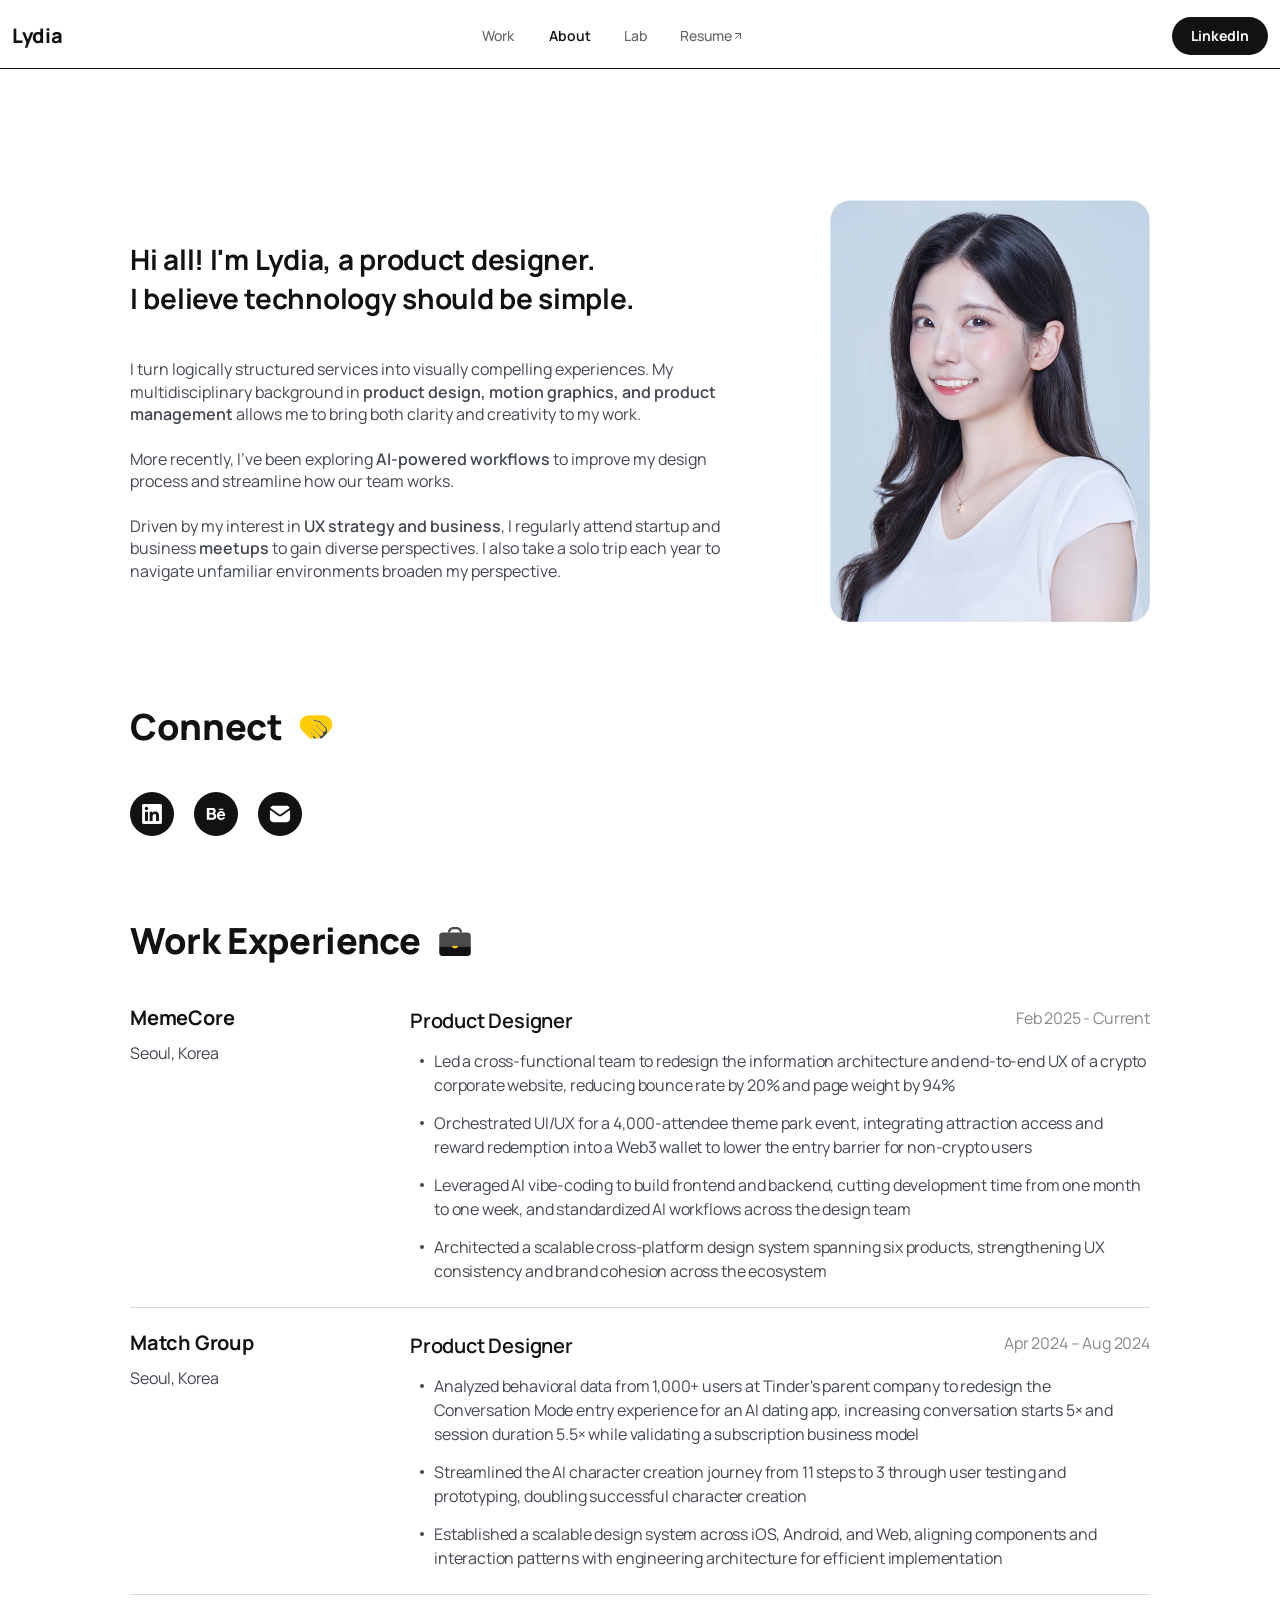
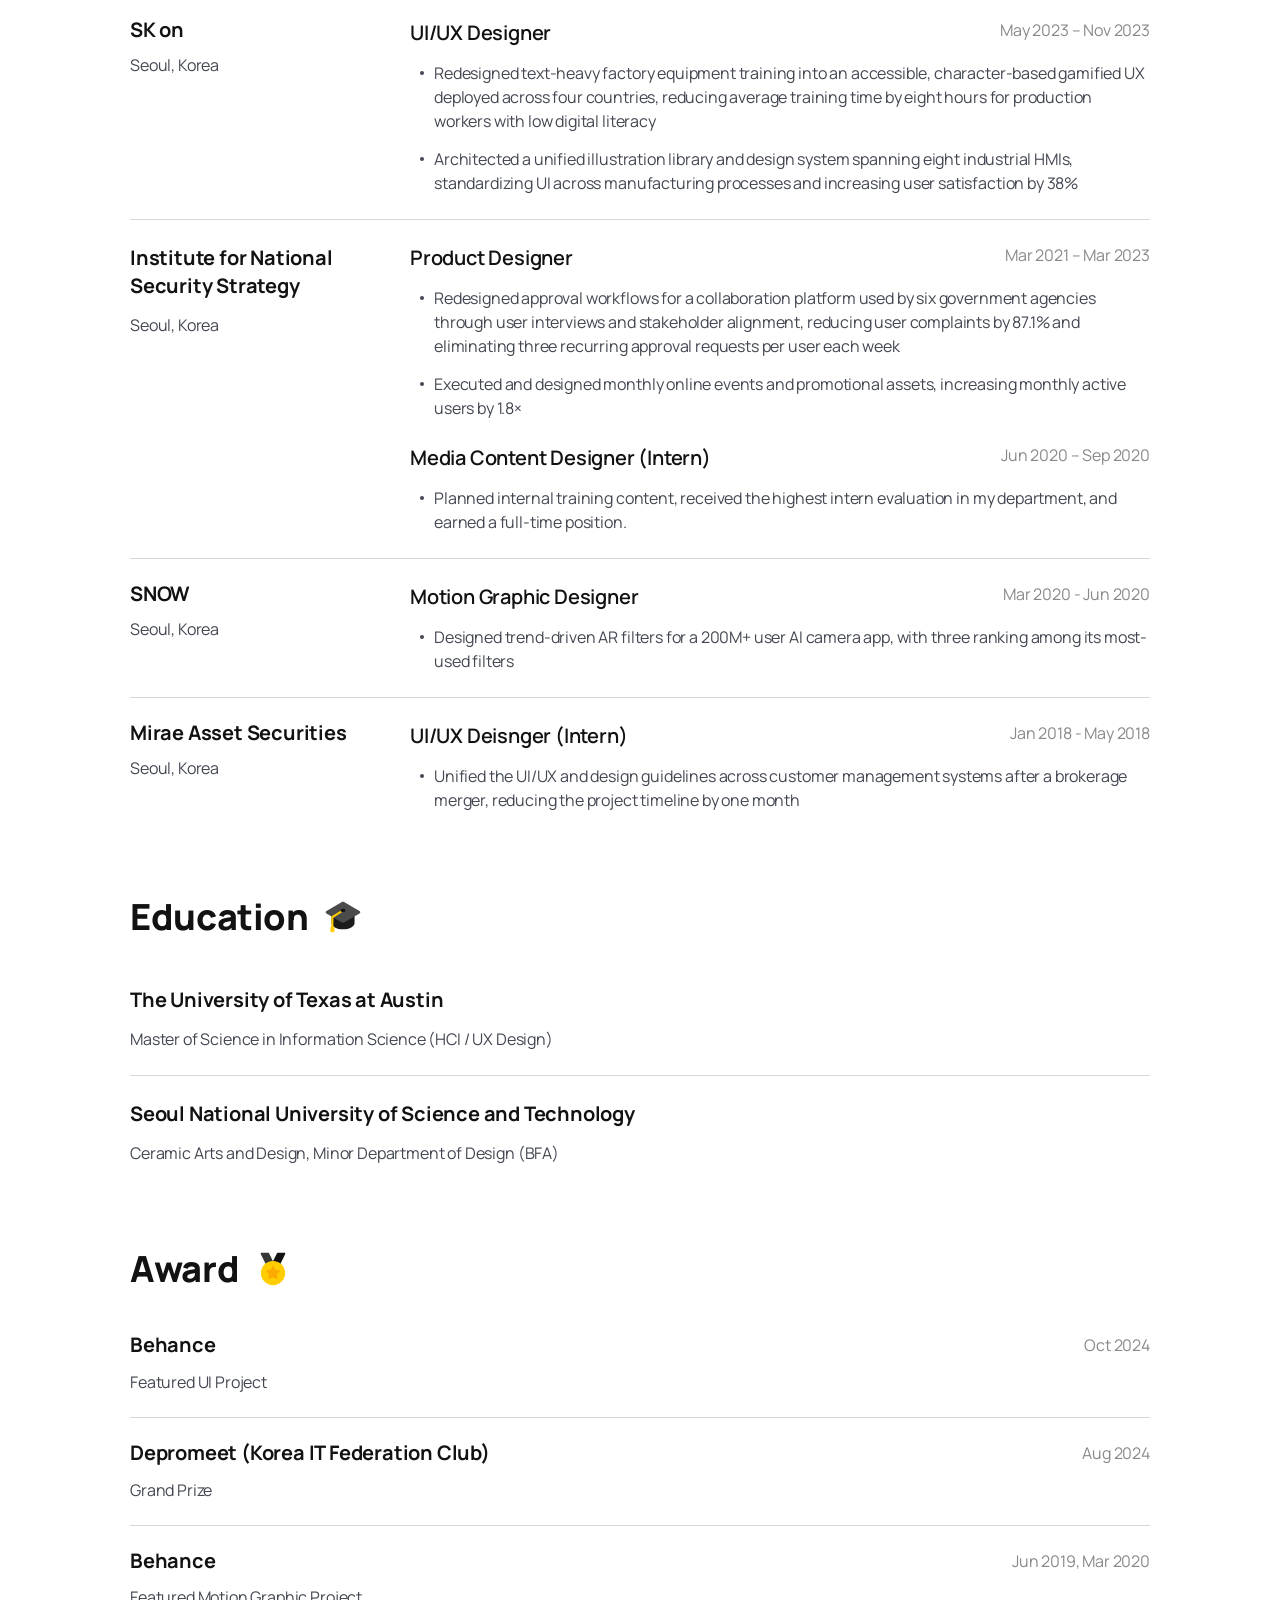
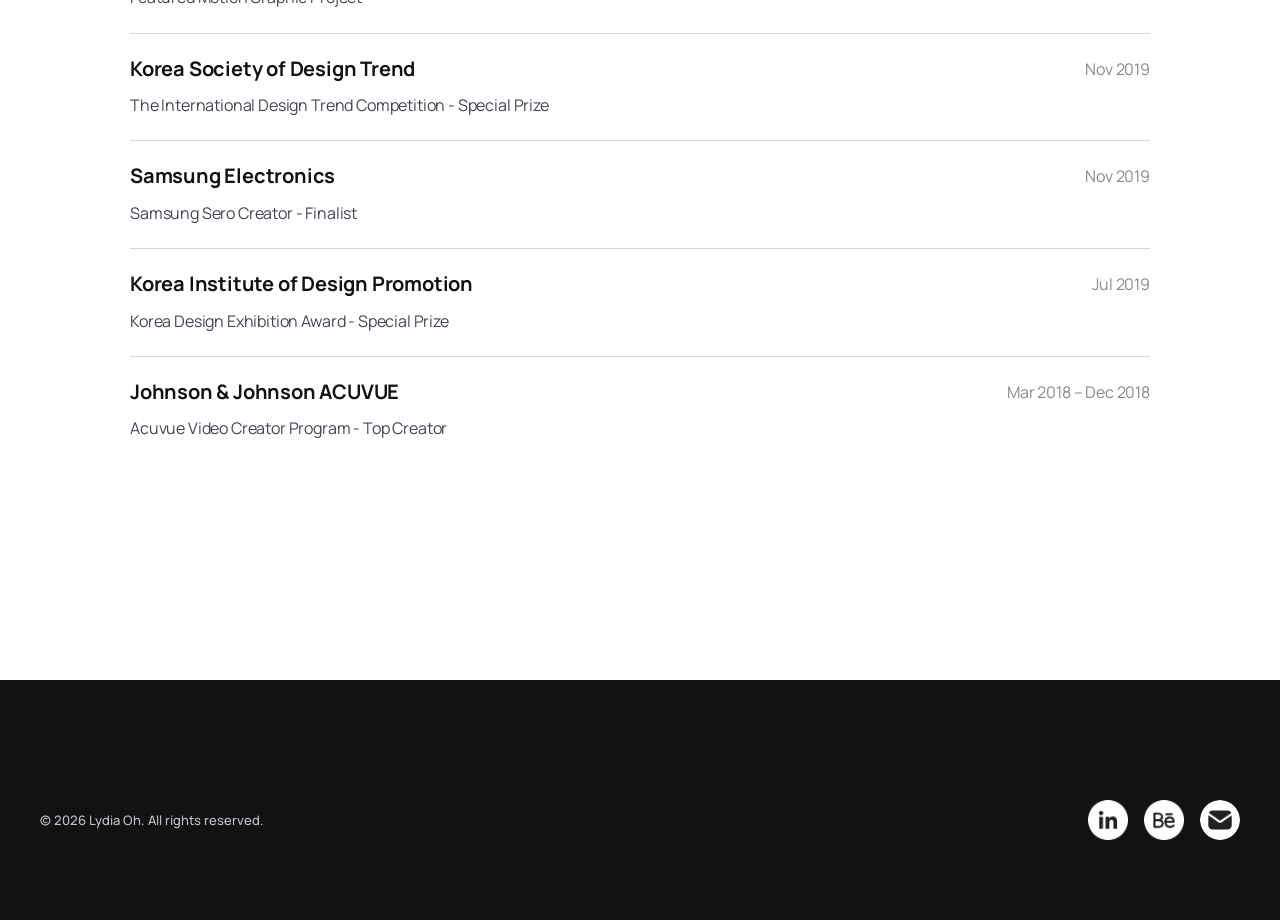
==== about/index.html @ 42cf587c "Update LinkedIn URL to linkedin.com/in/lydiaux Co-Authored-By: Claude Opus 5.5 <noreply@anthropic.co" ====
<!DOCTYPE html>
<html lang="en">
<head>
  <meta charset="UTF-8" />
  <meta name="viewport" content="width=device-width, initial-scale=1.0" />
  <title>About — Lydia</title>
  <link rel="icon" href="/favicon.ico" sizes="32x32">
  <link rel="icon" href="/favicon.svg" type="image/svg+xml">
  <link rel="apple-touch-icon" href="/apple-touch-icon.png">
  <!-- Google Analytics 4 + Microsoft Clarity: count only real visits on lydia-oh.com. The owner's own browsers opt out once with ?notrack=1 (undo with ?notrack=0). -->
  <script async src="https://www.googletagmanager.com/gtag/js?id=G-0P5QZ7HXXT"></script>
  <script>
    window.dataLayer = window.dataLayer || [];
    function gtag(){dataLayer.push(arguments);}
    gtag('js', new Date());
    (function () {
      var id = 'G-0P5QZ7HXXT', ls = null;
      try { ls = window.localStorage; } catch (e) {}
      try {
        if (ls && /[?&]notrack=1(&|$)/.test(location.search)) ls.setItem('ga_ignore', '1');
        if (ls && /[?&]notrack=0(&|$)/.test(location.search)) ls.removeItem('ga_ignore');
        if (ls && ls.getItem('ga_ignore') === '1') { window['ga-disable-' + id] = true; return; }
      } catch (e) {}
      if (/(^|\.)lydia-oh\.com$/.test(location.hostname)) gtag('config', id, { page_title: 'About' });
      // Microsoft Clarity (session recordings): same domain and opt-out rules as GA
      if (/(^|\.)lydia-oh\.com$/.test(location.hostname)) {
        (function(c,l,a,r,i,t,y){
          c[a]=c[a]||function(){(c[a].q=c[a].q||[]).push(arguments)};
          t=l.createElement(r);t.async=1;t.src="https://www.clarity.ms/tag/"+i;
          y=l.getElementsByTagName(r)[0];y.parentNode.insertBefore(t,y);
        })(window, document, "clarity", "script", "z456np6etc");
        window.clarity('set', 'page', 'About');
      }
    })();
  </script>
  <script defer src="/_vercel/insights/script.js"></script>
  <link rel="preconnect" href="https://fonts.googleapis.com" />
  <link rel="preconnect" href="https://fonts.gstatic.com" crossorigin />
  <link href="https://fonts.googleapis.com/css2?family=Manrope:wght@400;500;600;700;800&display=swap" rel="stylesheet" />
  <link rel="stylesheet" href="../styles.css" />
  <link rel="stylesheet" href="../about/about.css" />
</head>
<body>

  <!-- GNB -->
  <header class="gnb" id="gnb">
    <div class="gnb__inner">
      <a href="../" class="gnb__logo">Lydia</a>
      <nav class="gnb__nav">
        <a href="../#work" data-text="Work">Work</a>
        <a href="../about/" class="active" data-text="About">About</a>
        <a href="../lab/" data-text="Lab">Lab</a>
        <a href="https://drive.google.com/file/d/1iHOV4nfzLwDgIFfRZ5VY3lsmEYFjQMPK/view?usp=sharing" target="_blank" rel="noopener" data-text="Resume"><span class="gnb__nav-row">Resume<svg width="12" height="12" viewBox="0 0 24 24" fill="none" stroke="currentColor" stroke-width="2" stroke-linecap="round" stroke-linejoin="round" style="flex-shrink:0" aria-hidden="true"><line x1="7" y1="17" x2="17" y2="7"/><polyline points="7 7 17 7 17 17"/></svg></span></a>
      </nav>
      <a href="https://www.linkedin.com/in/lydiaux/" class="gnb__cta" target="_blank" rel="noopener"><span class="gnb__cta-default">LinkedIn</span><span class="gnb__cta-hover">Let's Talk!</span></a>
      <button class="gnb__hamburger" id="hamburger" aria-label="Open menu">
        <span></span><span></span><span></span>
      </button>
    </div>
    <div class="gnb__mobile-nav" id="mobileNav">
      <a href="../#work" data-text="Work">Work</a>
      <a href="../about/" data-text="About">About</a>
      <a href="../lab/" data-text="Lab">Lab</a>
      <a href="https://drive.google.com/file/d/1iHOV4nfzLwDgIFfRZ5VY3lsmEYFjQMPK/view?usp=sharing" target="_blank" rel="noopener">Resume</a>
      <a href="https://www.linkedin.com/in/lydiaux/" target="_blank" rel="noopener">LinkedIn</a>
    </div>
  </header>

  <!-- Hero -->
  <section class="about-hero" id="about-hero">
    <div class="about-hero__inner">
      <div class="about-hero__text">
        <h1 class="about-hero__title">Hi all! I'm Lydia, a product designer.<br>I believe technology should be simple.</h1>
        <div class="about-hero__body">
          <p>I turn logically structured services into visually compelling experiences. My multidisciplinary background in <strong>product design, motion graphics, and product management</strong> allows me to bring both clarity and creativity to my work.</p>
          <p>More recently, I've been exploring <strong>AI-powered workflows</strong> to improve my design process and streamline how our team works.</p>
          <p>Driven by my interest in <strong>UX strategy and business</strong>, I regularly attend startup and business <strong>meetups</strong> to gain diverse perspectives. I also take a solo trip each year to navigate unfamiliar environments broaden my perspective.</p>
        </div>
      </div>
      <div class="about-hero__photo">
        <img src="../assets/images/profile-about.webp" alt="Lydia Oh" />
      </div>
    </div>
  </section>

  <!-- Connect -->
  <section class="about-section" id="about-connect">
    <div class="about-section__inner">
      <h2 class="about-section__title">Connect<img src="../assets/icons/ic-title-connect.svg" class="about-section__title-icon" width="40" height="40" alt="" aria-hidden="true"></h2>
      <div class="about-connect__icons">
        <a href="https://www.linkedin.com/in/lydiaux/" aria-label="LinkedIn" target="_blank" rel="noopener">
          <img src="../assets/icons/ic-linkedin.svg" width="44" height="44" alt="LinkedIn">
        </a>
        <a href="https://www.behance.net/hilydiaoh" aria-label="Behance" target="_blank" rel="noopener">
          <img src="../assets/icons/ic-behance.svg" width="44" height="44" alt="Behance">
        </a>
        <a href="mailto:hallolydia1@gmail.com" aria-label="Email">
          <img src="../assets/icons/ic-email.svg" width="44" height="44" alt="Email">
        </a>
      </div>
    </div>
  </section>

  <!-- Work Experience -->
  <section class="about-section" id="about-work">
    <div class="about-section__inner">
      <h2 class="about-section__title">Work Experience<img src="../assets/icons/ic-title-work.svg" class="about-section__title-icon" width="40" height="40" alt="" aria-hidden="true"></h2>
      <div class="about-work-list">

        <div class="about-work-item">
          <div class="about-work-item__left">
            <span class="about-work-item__company">MemeCore</span>
            <span class="about-work-item__location">Seoul, Korea</span>
          </div>
          <div class="about-work-item__right">
            <div class="about-work-item__header">
              <span class="about-work-item__role">Product Designer</span>
              <span class="about-work-item__date">Feb 2025 - Current</span>
            </div>
            <p class="about-work-item__desc">Led a cross-functional team to redesign the information architecture and end-to-end UX of a crypto corporate website, reducing bounce rate by 20% and page weight by 94%</p>
            <p class="about-work-item__desc">Orchestrated UI/UX for a 4,000-attendee theme park event, integrating attraction access and reward redemption into a Web3 wallet to lower the entry barrier for non-crypto users</p>
            <p class="about-work-item__desc">Leveraged AI vibe-coding to build frontend and backend, cutting development time from one month to one week, and standardized AI workflows across the design team</p>
            <p class="about-work-item__desc">Architected a scalable cross-platform design system spanning six products, strengthening UX consistency and brand cohesion across the ecosystem</p>
          </div>
        </div>

        <div class="about-work-item">
          <div class="about-work-item__left">
            <span class="about-work-item__company">Match Group</span>
            <span class="about-work-item__location">Seoul, Korea</span>
          </div>
          <div class="about-work-item__right">
            <div class="about-work-item__header">
              <span class="about-work-item__role">Product Designer</span>
              <span class="about-work-item__date">Apr 2024 – Aug 2024</span>
            </div>
            <p class="about-work-item__desc">Analyzed behavioral data from 1,000+ users at Tinder's parent company to redesign the Conversation Mode entry experience for an AI dating app, increasing conversation starts 5× and session duration 5.5× while validating a subscription business model</p>
            <p class="about-work-item__desc">Streamlined the AI character creation journey from 11 steps to 3 through user testing and prototyping, doubling successful character creation</p>
            <p class="about-work-item__desc">Established a scalable design system across iOS, Android, and Web, aligning components and interaction patterns with engineering architecture for efficient implementation</p>
          </div>
        </div>

        <div class="about-work-item">
          <div class="about-work-item__left">
            <span class="about-work-item__company">SK on</span>
            <span class="about-work-item__location">Seoul, Korea</span>
          </div>
          <div class="about-work-item__right">
            <div class="about-work-item__header">
              <span class="about-work-item__role">UI/UX Designer</span>
              <span class="about-work-item__date">May 2023 – Nov 2023</span>
            </div>
            <p class="about-work-item__desc">Redesigned text-heavy factory equipment training into an accessible, character-based gamified UX deployed across four countries, reducing average training time by eight hours for production workers with low digital literacy</p>
            <p class="about-work-item__desc">Architected a unified illustration library and design system spanning eight industrial HMIs, standardizing UI across manufacturing processes and increasing user satisfaction by 38%</p>
          </div>
        </div>

        <div class="about-work-item">
          <div class="about-work-item__left">
            <span class="about-work-item__company about-work-item__company--wrap">Institute for National Security Strategy</span>
            <span class="about-work-item__location">Seoul, Korea</span>
          </div>
          <div class="about-work-item__right">
            <div class="about-work-item__header">
              <span class="about-work-item__role">Product Designer</span>
              <span class="about-work-item__date">Mar 2021 – Mar 2023</span>
            </div>
            <p class="about-work-item__desc">Redesigned approval workflows for a collaboration platform used by six government agencies through user interviews and stakeholder alignment, reducing user complaints by 87.1% and eliminating three recurring approval requests per user each week</p>
            <p class="about-work-item__desc">Executed and designed monthly online events and promotional assets, increasing monthly active users by 1.8×</p>
            <div class="about-work-item__header about-work-item__header--gap60">
              <span class="about-work-item__role">Media Content Designer (Intern)</span>
              <span class="about-work-item__date">Jun 2020 – Sep 2020</span>
            </div>
            <p class="about-work-item__desc">Planned internal training content, received the highest intern evaluation in my department, and earned a full-time position.</p>
          </div>
        </div>

        <div class="about-work-item">
          <div class="about-work-item__left">
            <span class="about-work-item__company">SNOW</span>
            <span class="about-work-item__location">Seoul, Korea</span>
          </div>
          <div class="about-work-item__right">
            <div class="about-work-item__header">
              <span class="about-work-item__role">Motion Graphic Designer</span>
              <span class="about-work-item__date">Mar 2020 - Jun 2020</span>
            </div>
            <p class="about-work-item__desc">Designed trend-driven AR filters for a 200M+ user AI camera app, with three ranking among its most-used filters</p>
          </div>
        </div>

        <div class="about-work-item">
          <div class="about-work-item__left">
            <span class="about-work-item__company">Mirae Asset Securities</span>
            <span class="about-work-item__location">Seoul, Korea</span>
          </div>
          <div class="about-work-item__right">
            <div class="about-work-item__header">
              <span class="about-work-item__role">UI/UX Deisnger (Intern)</span>
              <span class="about-work-item__date">Jan 2018 - May 2018</span>
            </div>
            <p class="about-work-item__desc">Unified the UI/UX and design guidelines across customer management systems after a brokerage merger, reducing the project timeline by one month</p>
          </div>
        </div>

      </div>
    </div>
  </section>

  <!-- Education -->
  <section class="about-section" id="about-education">
    <div class="about-section__inner">
      <h2 class="about-section__title">Education<img src="../assets/icons/ic-title-education.svg" class="about-section__title-icon" width="40" height="40" alt="" aria-hidden="true"></h2>
      <div class="about-edu-list">

        <div class="about-edu-item">
          <h3 class="about-edu-item__school">The University of Texas at Austin</h3>
          <p class="about-edu-item__degree">Master of Science in Information Science (HCI / UX Design)</p>
        </div>

        <div class="about-edu-item">
          <h3 class="about-edu-item__school">Seoul National University of Science and Technology</h3>
          <p class="about-edu-item__degree">Ceramic Arts and Design, Minor Department of Design (BFA)</p>
        </div>

      </div>
    </div>
  </section>

  <!-- Award -->
  <section class="about-section" id="about-award">
    <div class="about-section__inner">
      <h2 class="about-section__title">Award<img src="../assets/icons/ic-title-award.svg" class="about-section__title-icon" width="40" height="40" alt="" aria-hidden="true"></h2>
      <div class="about-award-list">

        <div class="about-award-item">
          <div class="about-award-item__header">
            <span class="about-award-item__name">Behance</span>
            <span class="about-award-item__date">Oct 2024</span>
          </div>
          <p class="about-award-item__desc">Featured UI Project</p>
        </div>

        <div class="about-award-item">
          <div class="about-award-item__header">
            <span class="about-award-item__name">Depromeet (Korea IT Federation Club)</span>
            <span class="about-award-item__date">Aug 2024</span>
          </div>
          <p class="about-award-item__desc">Grand Prize</p>
        </div>

        <div class="about-award-item">
          <div class="about-award-item__header">
            <span class="about-award-item__name">Behance</span>
            <span class="about-award-item__date">Jun 2019, Mar 2020</span>
          </div>
          <p class="about-award-item__desc">Featured Motion Graphic Project</p>
        </div>

        <div class="about-award-item">
          <div class="about-award-item__header">
            <span class="about-award-item__name">Korea Society of Design Trend</span>
            <span class="about-award-item__date">Nov 2019</span>
          </div>
          <p class="about-award-item__desc">The International Design Trend Competition - Special Prize</p>
        </div>

        <div class="about-award-item">
          <div class="about-award-item__header">
            <span class="about-award-item__name">Samsung Electronics</span>
            <span class="about-award-item__date">Nov 2019</span>
          </div>
          <p class="about-award-item__desc">Samsung Sero Creator - Finalist</p>
        </div>

        <div class="about-award-item">
          <div class="about-award-item__header">
            <span class="about-award-item__name">Korea Institute of Design Promotion</span>
            <span class="about-award-item__date">Jul 2019</span>
          </div>
          <p class="about-award-item__desc">Korea Design Exhibition Award - Special Prize</p>
        </div>

        <div class="about-award-item">
          <div class="about-award-item__header">
            <span class="about-award-item__name">Johnson & Johnson ACUVUE</span>
            <span class="about-award-item__date">Mar 2018 – Dec 2018</span>
          </div>
          <p class="about-award-item__desc">Acuvue Video Creator Program - Top Creator</p>
        </div>

      </div>
    </div>
  </section>

  <!-- Footer -->
  <footer class="footer">
    <div class="footer__inner">
      <p class="footer__copy">© 2026 Lydia Oh. All rights reserved.</p>
      <div class="footer__social">
        <a href="https://www.linkedin.com/in/lydiaux/" class="footer__social-btn" aria-label="LinkedIn" target="_blank" rel="noopener">
          <img src="../assets/icons/Linkedin.png" width="40" height="40" alt="LinkedIn">
        </a>
        <a href="https://www.behance.net/hilydiaoh" class="footer__social-btn" aria-label="Behance" target="_blank" rel="noopener">
          <img src="../assets/icons/Behance.png" width="40" height="40" alt="Behance">
        </a>
        <button class="footer__social-btn footer__email-btn" aria-label="Copy email address" data-email="hallolydia1@gmail.com">
          <img src="../assets/icons/Email-Default.png" width="40" height="40" alt="">
          <span class="footer__email-label">
            <span class="footer__email-addr">hallolydia1@gmail.com</span>
            <span class="footer__email-action">Copy</span>
          </span>
        </button>
      </div>
    </div>
  </footer>

  <script src="../script.js"></script>
</body>
</html>
---- styles.css ----
/* ===== Reset & Base ===== */
*, *::before, *::after { box-sizing: border-box; margin: 0; padding: 0; }

/* ===== Design Tokens — Figma: 🌟 LYDIA 🌟 (node 5317:37279) ===== */
:root {
  /* Background */
  --color-bg:           #ffffff;
  --color-bg-alt:       #f5f5f7;
  --color-surface:      #f0f0f4;
  --color-border:       rgba(0, 0, 0, 0.08);

  /* Text — Figma */
  --color-text:         #121213;   /* rgba(18,18,19) */
  --color-muted:        #646464;   /* rgba(100,100,100) — nav Off */
  --color-muted-2:      #8c8c8c;   /* rgba(140,140,140) */
  --color-text-sub:     #424751;   /* About body text — Figma */
  --color-work-desc:    #2f323a;   /* Featured Work card description — Figma */
  --color-text-date:    #898989;   /* About dates — Figma */
  --color-line-light:   #d7d7d7;   /* About dividers — Figma */

  /* Disabled work card — Figma */
  --color-disabled-tag:   #86898e;
  --color-disabled-title: #86898e;
  --color-disabled-desc:  #a9abaf;

  /* Custom cursor */
  --cursor-color: #121213;
  --color-divider:      #bcbcbc;   /* Strength open divider */

  /* Footer — Figma */
  --color-footer-bg:    #121213;
  --color-footer-text:  #c2c2cc;   /* rgba(194,194,204) */

  /* Accent */
  --color-accent:       #5b4ff0;
  --color-accent-hover: #7c6fff;

  /* GNB */
  --gnb-height:         56px;
  --gnb-top:            0px;

  /* Misc */
  --radius:             14px;
  --radius-sm:          8px;
  --shadow:             0 2px 16px rgba(0, 0, 0, 0.07);
  --shadow-lg:          0 8px 40px rgba(0, 0, 0, 0.10);
  --transition:         0.22s ease;

  /* Typography — label token */
  --font-label-size:    13px;
  --font-label-weight:  500;

  /* Work / resource cards (Modulor-style) */
  --work-card-link-radius:  20px;
  --work-card-media-radius: 20px;
  --work-card-frame:        rgba(18, 18, 19, 0.14);
  --work-card-gap:          40px;
  --work-card-stack:        16px;
}

html { scroll-behavior: smooth; }

body {
  font-family: 'Manrope', -apple-system, BlinkMacSystemFont, 'Segoe UI', sans-serif;
  background: var(--color-bg);
  color: var(--color-text);
  line-height: 1.7;
  -webkit-font-smoothing: antialiased;
}

@media (max-width: 768px) {
  body {
    font-size: 14px;
  }
}

a { color: inherit; text-decoration: none; }
ul { list-style: none; }

/* =============================================
   GNB — Figma spec (node 5442-29298)
   Full-width bar, border-bottom only (1px)
   Inner content: max-width 1200px, centered, padding L/R 20px
   Desktop:  padding top=20 bottom=12
   Tablet/Mobile: padding top=12 bottom=8
   bg: rgba(255,255,255,0.5), backdrop-filter blur(12px)
   Logo: Manrope 800 20px
   Nav: Manrope 500 14px, touch target min-height 44px
   ============================================= */
.gnb {
  /* Bar extends this far ABOVE the viewport (same bg + blur), so the springy
     show/hide animation can overshoot without ever opening a gap at the top. */
  --gnb-bleed: 32px;
  position: fixed;
  top: calc(-1 * var(--gnb-bleed));
  left: 0;
  right: 0;
  z-index: 1000;
  background: rgba(255, 255, 255, 0.5);
  backdrop-filter: blur(12px);
  -webkit-backdrop-filter: blur(12px);
  border-bottom: 1px solid #121213;
  padding: calc(16px + var(--gnb-bleed)) 0 12px;
  transform: translateY(0);
}

.gnb--hidden {
  transform: translateY(-110%);
}

.gnb__inner {
  display: grid;
  grid-template-columns: 1fr auto 1fr;
  align-items: center;
  max-width: 1280px;
  margin: 0 auto;
  padding: 0 40px;
}

/* Logo — Manrope 800 20px, left col */
.gnb__logo {
  font-size: 20px;
  font-weight: 800;
  letter-spacing: -0.3px;
  color: var(--color-text);
  flex-shrink: 0;
}

/* Nav — center col */
.gnb__nav {
  display: flex;
  align-items: center;
  gap: 32px;
}

/* Let's Talk CTA — right col */
.gnb__cta {
  justify-self: end;
  display: inline-flex;
  flex-direction: column;
  align-items: center;
  justify-content: flex-start;
  width: 96px;
  height: 38px;
  padding: 0;
  background: var(--color-text);
  color: #fff;
  border-radius: 50px;
  font-size: 14px;
  font-weight: 700;
  white-space: nowrap;
  overflow: hidden;
  transition: background var(--transition), color var(--transition);
}

.gnb__cta:hover {
  background: #FFCD00;
  color: #121213;
}

.gnb__cta-default,
.gnb__cta-hover {
  display: flex;
  align-items: center;
  justify-content: center;
  width: 100%;
  height: 38px;
  flex-shrink: 0;
  transition: transform 0.38s cubic-bezier(0.22, 1, 0.36, 1);
}

.gnb__cta:hover .gnb__cta-default,
.gnb__cta:hover .gnb__cta-hover {
  transform: translateY(-38px);
}

/* Nav item — 14px 500, min touch target 44px */
.gnb__nav a {
  font-size: 14px;
  font-weight: 500;
  color: var(--color-muted);
  min-height: 44px;
  display: inline-flex;
  flex-direction: column;
  align-items: center;
  justify-content: center;
  transition: color var(--transition);
  white-space: nowrap;
}

/* Reserve the ExtraBold (800) width so hover never shifts layout */
.gnb__nav a::after {
  content: attr(data-text);
  font-size: 14px;
  font-weight: 800;
  height: 0;
  overflow: hidden;
  visibility: hidden;
  pointer-events: none;
  user-select: none;
}

/* Resume has icon (12px) + gap (4px) — add that space to the reserved width */
.gnb__nav a:has(.gnb__nav-row)::after {
  padding-right: 16px;
}

/* Resume nav button — 120×48 per Figma */
.gnb__nav a:has(.gnb__nav-row) {
  width: 120px;
  height: 48px;
  min-height: 48px;
  align-items: flex-start;
}

/* Inline wrapper for icon + text (Resume) */
.gnb__nav-row {
  display: inline-flex;
  align-items: center;
  gap: 0;
}

/* Nav hover / active */
.gnb__nav a.active {
  color: var(--color-text);
  font-weight: 600;
}

/* Hover: ExtraBold only (no color effect) */
.gnb__nav a:hover {
  color: var(--color-text);
  font-weight: 800;
}

/* Hamburger — hidden on desktop, shown on mobile */
.gnb__hamburger {
  display: none;
  flex-direction: column;
  justify-content: center;
  align-items: center;
  gap: 5px;
  background: none;
  border: none;
  cursor: pointer;
  padding: 0;
  flex-shrink: 0;
  margin-left: auto;
  min-width: 44px;
  min-height: 44px;
}

.gnb__hamburger span {
  display: block;
  width: 20px;
  height: 1.5px;
  background: var(--color-text);
  border-radius: 2px;
  transition: transform var(--transition), opacity var(--transition);
}

.gnb__hamburger.open span:nth-child(1) { transform: translateY(6.5px) rotate(45deg); }
.gnb__hamburger.open span:nth-child(2) { opacity: 0; }
.gnb__hamburger.open span:nth-child(3) { transform: translateY(-6.5px) rotate(-45deg); }

/* Mobile nav — dropdown below GNB bar */
.gnb__mobile-nav {
  display: none;
  position: fixed;
  top: calc(var(--gnb-height) + var(--gnb-bleed));   /* positioned inside .gnb (transformed) */
  left: 0;
  right: 0;
  background: #fff;
  border-bottom: 1px solid var(--color-border);
  flex-direction: column;
  align-items: flex-end;
  padding: 0 12px 8px;
  z-index: 999;
  opacity: 0;
  pointer-events: none;
  transition: opacity 0.22s ease;
}

.gnb__mobile-nav.open {
  opacity: 1;
  pointer-events: all;
}

.gnb__mobile-nav a {
  font-size: 15px;
  font-weight: 500;
  color: var(--color-muted);
  min-height: 44px;
  display: flex;
  align-items: center;
  transition: color var(--transition);
}

.gnb__mobile-nav a:hover {
  color: var(--color-text);
}

/* ===== Buttons ===== */
.btn {
  display: inline-flex;
  align-items: center;
  justify-content: center;
  padding: 11px 24px;
  border-radius: var(--radius-sm);
  font-family: 'Manrope', sans-serif;
  font-size: 0.9rem;
  font-weight: 600;
  cursor: pointer;
  transition: all var(--transition);
  border: 1.5px solid transparent;
  white-space: nowrap;
}

.btn--primary {
  background: var(--color-text);
  color: #fff;
}
.btn--primary:hover {
  background: #2a2a2d;
  transform: translateY(-1px);
  box-shadow: 0 6px 20px rgba(18, 18, 19, 0.18);
}

.btn--outline {
  background: transparent;
  border-color: var(--color-border);
  color: var(--color-text);
}
.btn--outline:hover {
  border-color: rgba(0, 0, 0, 0.3);
  transform: translateY(-1px);
}

/* ===== Hero ===== */
.hero {
  min-height: 100vh;
  display: flex;
  flex-direction: column;
  padding-top: calc(var(--gnb-height) + var(--gnb-top) - 8px);
  position: relative;
  z-index: 1;
}

.hero__inner {
  flex: 1;
  display: flex;
  flex-direction: column;
  justify-content: flex-start;
  max-width: 1280px;
  width: 100%;
  margin: 0 auto;
  padding: 90px 40px 80px;
}

.hero__copy {}

/* PC: headline + sub read as one block, with extra white space above and below */
@media (min-width: 769px) {
  .hero__copy {
    padding-top: 40px;
    margin-bottom: 40px;
  }
}

.hero__headline {
  font-family: 'Manrope', sans-serif;
  font-size: clamp(24px, 3.6vw, 58px);
  font-weight: 700;
  line-height: 1.4;
  letter-spacing: -0.01em;
  color: #121213;
  margin: 0 0 40px;
  text-align: left;
  will-change: transform;
}

/* Inline illustration — scales with headline font-size (80px at 58px desktop headline) */
.hero__emoji {
  display: inline-block;
  width: 1.3793em;
  height: 1.3793em;
  vertical-align: middle;
  object-fit: contain;
  will-change: transform;
}

.hero__sub {
  font-size: clamp(14px, 1.2vw, 24px);
  font-weight: 400;
  line-height: 1.4;
  letter-spacing: -0.01em;
  color: #121213;
  text-align: left;
  margin: 0;
  will-change: transform;
}

.hero__sub strong {
  font-weight: 700;
  color: #121213;
}

/* Scroll cue — solid filled mouse, white dot animates down */
.hero__scroll-cue {
  position: fixed;
  bottom: 24px;
  left: 0;
  right: 0;
  display: flex;
  justify-content: center;
  z-index: 99;
  opacity: 1;
  transform: translateY(0);
  transition: opacity 0.28s ease, transform 0.28s ease;
  pointer-events: none;
}

.hero__scroll-cue--hidden {
  opacity: 0;
  transform: translateY(-12px);
}

.hero__mouse {
  width: 24px;
  height: 38px;
  background: var(--color-text);
  border-radius: 12px;
  display: flex;
  justify-content: center;
  padding-top: 9px;
  box-sizing: border-box;
}

.hero__mouse-dot {
  width: 6px;
  height: 6px;
  background: #fff;
  border-radius: 50%;
  animation: scroll-cue 1.8s ease-in-out infinite;
}

@keyframes scroll-cue {
  0%   { transform: translateY(0);    opacity: 1; }
  55%  { transform: translateY(16px); opacity: 0; }
  56%  { transform: translateY(0);    opacity: 0; }
  100% { transform: translateY(0);    opacity: 1; }
}

/* Above 982px viewport height, the hero's forced 100vh leaves empty space
   below the copy. Let it hug its content instead so Featured Work follows
   immediately, and drop the now-pointless scroll cue. */
@media (min-height: 982px) {
  .hero {
    min-height: auto;
  }

  .hero__inner {
    padding-bottom: 160px;
  }

  .hero__scroll-cue {
    display: none;
  }
}



/* ===== Section ===== */
.section {
  padding: 100px 0;
}

#work {
  background: #F5F5F5;
  padding: 80px 0 120px;
  position: relative;
  z-index: 2;
  border-radius: 0;
}

/* PC version only: a bit more breathing room above Featured Work than the
   Figma-spec 80px baseline used elsewhere. */
@media (min-height: 982px) {
  #work {
    padding-top: 120px;
  }
}

/* PC: 40px less gray above the Featured Work title */
@media (min-width: 769px) {
  #work {
    padding-top: 40px;
  }
}

@media (min-width: 769px) and (min-height: 982px) {
  #work {
    padding-top: 80px;
  }
}

/* Work → Strength dwell: sticky gray hold before Strength slides in */
.work-dwell {
  height: 0;
  background: #F5F5F5;
  z-index: 2;
  pointer-events: none;
}

/* ===== My Strength ===== */
#strength {
  background: #ffffff;
  padding: 80px 0 120px;
  position: relative;
  z-index: 3;
}

#work .section__title {
  font-weight: 500;
}

#strength .section__title {
  font-weight: 600;
}

#strength .section__title {
  margin-bottom: 32px;
}

.strength-list {
  margin-top: 0;
}

.strength-item {
  border-bottom: 1px solid var(--color-text);
}

/* When expanded, bottom border is replaced by the hr inside */
.strength-item:has(.strength-item__body.open) {
  border-bottom: none;
}

.strength-item__btn {
  display: flex;
  align-items: center;
  gap: 20px;
  width: 100%;
  box-sizing: border-box;
  padding: 56px 0;
  position: relative;
  background: none;
  border: none;
  cursor: pointer;
  text-align: left;
}

/* Hover image — flips up smoothly on the right of the row */
.strength-item__hover {
  position: absolute;
  top: 50%;
  right: 120px;
  width: 345px;
  transform: translateY(-58%);
  perspective: 1200px;
  pointer-events: none;
  z-index: 2;
}

.strength-item__hover-img {
  display: block;
  width: 100%;
  height: auto;
  opacity: 0;
  transform: scale(0.5) rotateY(180deg);
  transition: opacity 0.5s ease, transform 0.7s cubic-bezier(0.22, 1, 0.36, 1);
}

.strength-item:hover .strength-item__hover-img {
  opacity: 1;
  transform: scale(1) rotateY(0deg);
}

@media (hover: none) {
  .strength-item__hover { display: none; }
}

.strength-item__num {
  color: var(--color-text);
  font-size: 14px;
  font-weight: 500;
  font-family: 'Manrope', sans-serif;
  flex-shrink: 0;
  line-height: 1.5;
}

.strength-item__name {
  font-family: 'Manrope', sans-serif;
  font-size: 32px;
  font-weight: 600;
  color: var(--color-text);
  line-height: 1.15;
  letter-spacing: -0.02em;
  flex-shrink: 0;
}

.strength-item__sub {
  display: inline-flex;
  align-items: center;
  font-size: var(--font-label-size);
  font-weight: var(--font-label-weight);
  color: var(--color-text);
  white-space: nowrap;
  padding: 2px 10px;
  background: #fff;
  border: 1px solid #121213;
  border-radius: 100px;
  letter-spacing: 0.01em;
  line-height: 1.5;
}

.strength-item__plus {
  margin-left: auto;
  flex-shrink: 0;
  line-height: 0;
  user-select: none;
  position: relative;
  width: 36px;
  height: 36px;
}

.strength-item__icon {
  display: block;
  width: 36px;
  height: 36px;
  position: absolute;
  top: 0;
  left: 0;
  transition: opacity 0.3s ease, transform 0.3s ease;
}

/* + visible by default */
.strength-item__icon--plus {
  opacity: 1;
  transform: rotate(0deg);
}

/* × hidden, slightly rotated */
.strength-item__icon--close {
  opacity: 0;
  transform: rotate(-45deg) scale(0.8);
}

/* Expanded: + fades out rotating, × fades in */
.strength-item__btn[aria-expanded="true"] .strength-item__icon--plus {
  opacity: 0;
  transform: rotate(45deg) scale(0.8);
}

.strength-item__btn[aria-expanded="true"] .strength-item__icon--close {
  opacity: 1;
  transform: rotate(0deg) scale(1);
}

/* Smooth height expand via CSS grid trick */
.strength-item__body {
  display: grid;
  grid-template-rows: 0fr;
  transition: grid-template-rows 0.48s cubic-bezier(0.4, 0, 0.2, 1);
  overflow: hidden;
}

.strength-item__body.open {
  grid-template-rows: 1fr;
}

.strength-item__body-inner {
  min-height: 0;
  padding: 0;
}

/* Divider: solid, opacity-animated */
.strength-item__divider {
  border: none;
  border-top: 1px solid var(--color-divider);
  margin: 0 0 60px;
  display: block;
  height: 0;
  opacity: 0;
  transition: opacity 0.18s ease;
}

.strength-item__body.open .strength-item__divider {
  opacity: 1;
  transition: opacity 0.32s ease 0.18s;
}

.strength-item__body-text {
  font-size: clamp(15px, 1.2vw, 18px);
  line-height: 1.6;
  letter-spacing: 0;
  color: #121213;
  margin-bottom: 60px;
  opacity: 0;
  transform: translateY(10px);
  transition: opacity 0.18s ease, transform 0.18s ease;
}

.strength-item__body.open .strength-item__body-text {
  opacity: 1;
  transform: translateY(0);
  transition: opacity 0.32s ease 0.22s, transform 0.32s ease 0.22s;
}

/* Phones get the hover image inside the open panel instead (see mobile block) */
.strength-item__body-img { display: none; }

.strength-item__body-text strong {
  font-weight: 600;
  color: var(--color-text);
}

.section--alt {
  background: var(--color-bg-alt);
}

.section__inner {
  max-width: 1280px;
  margin: 0 auto;
  padding: 0 40px;
}

.section__title {
  font-family: 'Manrope', sans-serif;
  font-size: 90px;
  font-weight: 700;
  line-height: 1.4;
  letter-spacing: -0.01em;
  margin-bottom: 48px;
  position: relative;
  display: inline-flex;
  align-items: center;
  gap: 16px;
  color: var(--color-text);
}

.section__title-icon {
  flex-shrink: 0;
  display: block;
}


.section__header {
  display: flex;
  align-items: flex-end;
  justify-content: space-between;
  margin-bottom: 60px;
  padding-bottom: 0px;
}

.section__header .section__title { margin-bottom: 0; }

.section__link {
  font-size: 0.88rem;
  font-weight: 600;
  color: var(--color-accent);
  transition: color var(--transition);
  white-space: nowrap;
}
.section__link:hover { color: var(--color-accent-hover); }

/* ===== Work Grid (2-column, Modulor / Skye-style cards) ===== */
.work-grid,
.all-work-grid {
  display: grid;
  grid-template-columns: repeat(2, 1fr);
  column-gap: var(--work-card-gap);
  row-gap: 48px;
}

.work-card {
  background: transparent;
  border: none;
  border-radius: 0;
  overflow: visible;
}

.work-card__link {
  display: flex;
  flex-direction: column;
  gap: var(--work-card-stack);
  height: 100%;
  border-radius: var(--work-card-link-radius);
  transition: opacity var(--transition);
}

.work-card__link:hover {
  opacity: 0.92;
}

.work-card__media {
  border-radius: var(--work-card-media-radius);
  overflow: hidden;
  background: var(--color-surface);
  max-width: 580px;
  width: 100%;
}

.work-card__thumb {
  width: 100%;
  height: 350px;
  position: relative;
  transition: transform 0.5s cubic-bezier(0.34, 1.56, 0.64, 1);
  will-change: transform;
}

.work-card__link:hover .work-card__thumb {
  transform: scale(1.06);
}

/* ===== Work thumb scenes (Figma 616×350 layered thumbnails, center-cropped like object-fit: cover) ===== */
.thumb-scene {
  --ts-white:      #ffffff;
  --ts-frame:      #fff9f9;
  --ts-ink:        #000000;
  --ts-shade-0:    rgba(33, 33, 36, 0);
  --ts-shade-1:    rgba(33, 33, 36, 0.04);
  --ts-shade-2:    rgba(33, 33, 36, 0.4);
  position: absolute;
  top: 0;
  left: 50%;
  width: 616px;
  height: 350px;
  margin-left: -308px;
  overflow: hidden;
}
.thumb-scene img,
.thumb-scene video { display: block; max-width: none; }

.thumb-scene__shade {
  position: absolute;
  left: 50%;
  transform: translateX(-50%);
  mix-blend-mode: overlay;
  background: linear-gradient(to bottom, var(--ts-shade-0) 21.429%, var(--ts-shade-1) 21.429%, var(--ts-shade-2) 100%);
  pointer-events: none;
}

/* --- MemeCore --- */
.thumb-scene--memecore {
  --tsm-sky:       #81bdff;
  --tsm-shadow:    rgba(23, 64, 96, 0.25);
  background:
    linear-gradient(-0.01deg, rgba(96, 172, 255, 0.5) 3.2071%, rgba(5, 21, 80, 0.5) 22.456%, rgb(5, 21, 80) 43.995%),
    linear-gradient(46.15deg, rgb(29, 0, 82) 14.072%, rgb(82, 41, 171) 60.269%);
}
.tsm-logo {
  position: absolute;
  top: 31.2px;
  left: calc(50% + 0.24px);
  width: 184.168px;
  height: 28.941px;
  transform: translateX(-50%);
}
.tsm-logo__symbol { position: absolute; top: 0; bottom: 0; left: 0; width: 20%; height: 100%; }
.tsm-logo__type   { position: absolute; top: 18.18%; bottom: 9.09%; left: 22.86%; right: 0; width: 77.14%; height: 72.73%; }
.tsm-shade { bottom: 0; width: 868.217px; height: 170.478px; left: calc(50% + 0.41px); }
.tsm-browser {
  position: absolute;
  bottom: -0.18px;
  left: calc(50% + 0.41px);
  width: 474.806px;
  transform: translateX(-50%);
  display: flex;
  flex-direction: column;
  align-items: center;
  overflow: hidden;
  background: var(--tsm-sky);
  border-radius: 12px 12px 0 0;
  /* Figma stroke is OUTSIDE (4px) */
  box-shadow: 0 0 0 4px var(--ts-frame), -1.809px 0.904px 13.566px 0 var(--tsm-shadow);
}
.tsm-browser__header { width: 361.757px; height: 16.641px; }
.tsm-browser__main {
  position: relative;
  width: 100%;
  height: 235.866px;
  padding: 36.176px 7.235px 0;
  display: flex;
  flex-direction: column;
  align-items: center;
  overflow: hidden;
  background: var(--tsm-sky);
}
.tsm-browser__title { width: 460.336px; height: 67.881px; }
.tsm-browser__video {
  position: absolute;
  top: calc(50% + 51.92px);
  left: 50%;
  width: 694.574px;
  height: 132.041px;
  transform: translate(-50%, -50%);
  object-fit: cover;
}

/* --- Mel AI (Match Group) --- */
.thumb-scene--mel {
  --tsl-tint-0:    rgba(255, 0, 106, 0.2);
  --tsl-tint-1:    rgba(255, 227, 239, 0.2);
  --tsl-dark-0:    rgba(18, 18, 18, 0);
  --tsl-dark-50:   rgba(18, 18, 18, 0.5);
  --tsl-dark-80:   rgba(18, 18, 18, 0.8);
  --tsl-dark:      #121212;
  --tsl-glow:      rgba(255, 255, 255, 0.25);
  --tsl-drop:      rgba(0, 0, 0, 0.2);
  font-family: -apple-system, BlinkMacSystemFont, 'SF Pro Display', 'Manrope', sans-serif;
}
.thumb-scene--mel::after {
  content: '';
  position: absolute;
  inset: 0;
  background: linear-gradient(to bottom, var(--tsl-tint-0) 11.047%, var(--tsl-tint-1) 60.207%);
  pointer-events: none;
  z-index: 0;
}
.tsl-bg { position: absolute; inset: 0; width: 100%; height: 100%; }
.tsl-bg + .tsl-shade { z-index: 1; }
.tsl-shade { bottom: 0.09px; width: 930px; height: 161.297px; }
.tsl-top-fade {
  position: absolute;
  top: 0.45px;
  left: 50%;
  width: 620px;
  height: 117px;
  transform: translateX(-50%) rotate(180deg);
  z-index: 1;
}
.tsl-logo {
  position: absolute;
  top: 40.66px;
  left: calc(50% - 206.37px);
  width: 125.915px;
  height: 39.234px;
  transform: translateX(-50%);
  object-fit: cover;
  z-index: 1;
}

/* back phone */
.tsl-back {
  position: absolute;
  top: -3.75%;
  right: 22.74%;
  bottom: 27.04%;
  left: 57.26%;
  overflow: hidden;
  background: var(--ts-ink);
  border-radius: 12px;
  /* Figma stroke is OUTSIDE (3px) */
  box-shadow: 0 0 0 3px var(--ts-frame);
  opacity: 0.6;
  z-index: 1;
}
.tsl-back__collage {
  position: absolute;
  top: -53.65px;
  left: -39.06px;
  width: 221.31px;
  height: 380.098px;
  display: flex;
  align-items: center;
  justify-content: center;
}
.tsl-back__collage img { width: 161.696px; height: 357.451px; transform: rotate(-10deg); }
.tsl-back__dim {
  position: absolute;
  top: 0;
  left: 0;
  width: 124px;
  height: 268.501px;
  background: linear-gradient(to bottom, var(--tsl-dark-50), var(--tsl-dark));
}
.tsl-back__top-fade,
.tsl-front__top-fade {
  position: absolute;
  top: 0;
  left: 0;
  background: linear-gradient(to top, var(--tsl-dark-0), var(--tsl-dark-80));
}
.tsl-back__top-fade { width: 124px; height: 43.317px; }
.tsl-back__heading {
  position: absolute;
  left: 0;
  right: 0;
  bottom: 157.06px;
  margin: 0 auto;
  padding: 7.936px 0;
  width: 100.192px;
  font-size: 11.904px;
  font-weight: 800;
  line-height: normal;
  text-align: center;
  color: var(--ts-white);
}
.tsl-back__pills {
  position: absolute;
  top: 111.43px;
  left: calc(50% + 0.4px);
  width: 124px;
  transform: translateX(-50%);
  padding: 11.904px;
  display: flex;
  flex-direction: column;
  gap: 7.936px;
}
.tsl-pill {
  display: flex;
  align-items: center;
  justify-content: space-between;
  height: 29.099px;
  padding: 7.936px 5.291px 7.936px 11.904px;
  border-radius: 33.067px;
  background: var(--ts-white);
  font-size: 6.613px;
  font-weight: 700;
  line-height: 1;
  color: var(--ts-ink);
}
.tsl-pill i {
  flex-shrink: 0;
  display: flex;
  align-items: center;
  justify-content: center;
  width: 13.227px;
  height: 13.227px;
  border-radius: 50%;
  background: var(--ts-ink);
}
.tsl-pill i img { width: 7.936px; height: 7.936px; }
.tsl-back__nav {
  position: absolute;
  top: calc(50% - 112.43px);
  left: calc(50% + 0.4px);
  width: 124px;
  height: 14.549px;
  transform: translate(-50%, -50%);
  padding: 0 5.291px 0 1.984px;
  display: flex;
  align-items: center;
  gap: 4.629px;
}
.tsl-back__nav-list { width: 9.259px; height: 9.259px; margin: 2.645px; }
.tsl-back__nav-logo { flex: 1 0 0; width: 17.438px; height: 6.613px; object-fit: contain; }
.tsl-back__nav-user { width: 7.086px; height: 7.086px; margin: 3.731px; }

/* status bar (shared) */
.tsl-status { position: absolute; top: 0; left: 0; }
.tsl-status--back  { width: 124px; height: 14.549px; }
.tsl-status--front { width: 148px; height: 17.365px; }
.tsl-status__time {
  position: absolute;
  /* Figma: Time Style box 27.27%–75%, text inset 9.52% / 4.76% of that box */
  top: 31.68%;
  bottom: 27.38%;
  left: 5.6%;
  right: 80%;
  display: flex;
  align-items: flex-end;
  justify-content: center;
  font-weight: 600;
  line-height: normal;
  color: var(--ts-white);
}
.tsl-status--back  .tsl-status__time { font-size: 4.96px; letter-spacing: -0.0992px; }
.tsl-status--front .tsl-status__time { font-size: 5.92px; letter-spacing: -0.1184px; }
.tsl-status__battery { position: absolute; top: 39.39%; right: 3.91%;  bottom: 34.85%; left: 89.6%;  width: 6.49%;  height: 25.76%; }
.tsl-status__wifi    { position: absolute; top: 39.39%; right: 11.74%; bottom: 35.69%; left: 84.18%; width: 4.08%;  height: 24.92%; }
.tsl-status__signal  { position: absolute; top: 40.15%; right: 17.16%; bottom: 35.61%; left: 78.31%; width: 4.53%;  height: 24.24%; }

/* front phone */
.tsl-front {
  position: absolute;
  top: 11.51%;
  bottom: -3.07%;
  left: calc(50% - 25px);
  width: 148px;
  transform: translateX(-50%);
  overflow: hidden;
  background: var(--ts-white);
  border-radius: 12px;
  /* Figma stroke is OUTSIDE (4px) — drawn with spread so the 148px screen isn't shrunk */
  box-shadow: 0 0 0 4px var(--ts-frame), -2.53px -2.53px 17.709px 0 var(--tsl-glow);
  z-index: 2;
}
.tsl-front__video {
  position: absolute;
  top: 0;
  left: 50%;
  width: 148px;
  height: 320.469px;
  transform: translateX(-50%);
  object-fit: cover;
  object-position: 25% 0;
}
.tsl-front__top-fade { width: 148px; height: 51.701px; }
.tsl-front__bottom-fade {
  position: absolute;
  bottom: 0;
  left: 0;
  width: 148px;
  height: 47.36px;
  background: linear-gradient(to bottom, var(--tsl-dark-0), var(--tsl-dark));
}
.tsl-front__nav {
  position: absolute;
  top: calc(50% - 134.19px);
  left: 50%;
  width: 148px;
  height: 17.365px;
  transform: translate(-50%, -50%);
  padding: 0 2.368px;
  display: flex;
  align-items: center;
  gap: 6.315px;
}
.tsl-front__nav-icon { width: 11.051px; height: 11.051px; margin: 3.157px; }
.tsl-front__name {
  display: flex;
  align-items: center;
  justify-content: center;
  gap: 1.691px;
  width: 95.904px;
  font-size: 8.457px;
  font-weight: 700;
  line-height: normal;
  color: var(--ts-white);
  white-space: nowrap;
}
.tsl-front__name img { width: 8.457px; height: 8.457px; }
.tsl-front__bar {
  position: absolute;
  top: 277.22px;
  left: calc(50% - 0.16px);
  width: 148px;
  height: 26.837px;
  transform: translateX(-50%);
  padding: 3.157px 6.315px;
  display: flex;
  align-items: center;
  justify-content: space-between;
}
.tsl-front__btn {
  display: flex;
  align-items: center;
  justify-content: center;
  width: 20.523px;
  height: 20.523px;
}
.tsl-front__btn-icon { width: 12.629px; height: 12.629px; }
.tsl-front__btn-icon--shadow { filter: drop-shadow(0 1.579px 1.579px var(--tsl-drop)); }
.tsl-sphere { position: relative; width: 12.629px; height: 12.629px; }
.tsl-sphere__video {
  position: absolute;
  inset: 6.26%;
  width: 87.48%;
  height: 87.48%;
  border-radius: 50%;
  object-fit: cover;
}
.tsl-sphere__ring { position: absolute; inset: 0; width: 100%; height: 100%; }
.tsl-front__home { position: absolute; bottom: 0; left: 0; width: 148px; height: 13.419px; }

.work-card__content {
  display: flex;
  flex-direction: column;
  gap: 0;
  padding: 0 2px;
}

.work-card__title {
  font-size: 28px;
  font-weight: 700;
  letter-spacing: -0.02em;
  line-height: 1.25;
  color: var(--color-text);
  margin-top: 8px;
}

.work-card__desc {
  font-size: 16px;
  font-weight: 400;
  color: var(--color-work-desc);
  line-height: 1.55;
  margin-top: 12px;
}

.work-card__tags {
  display: flex;
  flex-wrap: wrap;
  gap: 6px;
  margin-top: 12px;
}

.tag {
  display: inline-flex;
  align-items: center;
  gap: 5px;
  font-size: var(--font-label-size);
  font-weight: var(--font-label-weight);
  line-height: 1.5;
  padding: 2px 10px;
  background: #fff;
  color: var(--color-text);
  border-radius: 100px;
  border: 1px solid #121213;
  letter-spacing: 0.01em;
}

/* Disabled work card — gray colors (Figma) */
.work-card--disabled .work-card__media {
  border-radius: 24px;
  background: transparent;
}

.work-card--disabled .tag {
  color: var(--color-disabled-tag);
  border-color: var(--color-disabled-tag);
}

.work-card--disabled .work-card__title {
  color: var(--color-disabled-title);
}

.work-card--disabled .work-card__desc {
  color: var(--color-disabled-desc);
}

/* Not clickable on the deployed site only (html.is-deployed set in script.js) */
.is-deployed .work-card--disabled .work-card__link {
  pointer-events: none;
  cursor: default;
}


/* ===== Story Strip ===== */
.story-strip {
  padding: 36px 0;
  background: var(--color-surface);
  border-top: 1px solid var(--color-border);
  border-bottom: 1px solid var(--color-border);
}

.story-strip__inner {
  max-width: 1200px;
  margin: 0 auto;
  padding: 0 40px;
  display: flex;
  align-items: center;
  gap: 28px;
  flex-wrap: wrap;
  justify-content: center;
}

.story-strip__item {
  display: flex;
  flex-direction: column;
  align-items: center;
  gap: 4px;
  text-align: center;
}

.story-strip__label {
  font-size: 0.68rem;
  font-weight: 700;
  text-transform: uppercase;
  letter-spacing: 1px;
  color: var(--color-accent);
}

.story-strip__value {
  font-size: 0.88rem;
  font-weight: 500;
  color: var(--color-text);
}

.story-strip__dot {
  color: rgba(0, 0, 0, 0.15);
  font-size: 1.5rem;
  line-height: 1;
  user-select: none;
}

/* ===== Testimonials ===== */
.testimonial-grid {
  display: grid;
  grid-template-columns: repeat(3, 1fr);
  gap: 16px;
}

.testimonial-card {
  background: var(--color-bg);
  border: 1px solid var(--color-border);
  border-radius: var(--radius);
  padding: 28px 24px;
  display: flex;
  flex-direction: column;
  gap: 20px;
  transition: transform var(--transition), box-shadow var(--transition);
}

.testimonial-card:hover {
  transform: translateY(-3px);
  box-shadow: var(--shadow);
}

.testimonial-card__quote {
  font-size: 0.9rem;
  color: var(--color-text);
  line-height: 1.75;
  flex: 1;
}

.testimonial-card__author {
  display: flex;
  flex-direction: column;
  gap: 3px;
  padding-top: 16px;
  border-top: 1px solid var(--color-border);
}

.testimonial-card__author strong {
  font-size: 0.85rem;
  font-weight: 700;
  color: var(--color-text);
}

.testimonial-card__author span {
  font-size: 0.78rem;
  color: var(--color-muted);
}

/* ===== Contact CTA ===== */
.contact-cta {
  padding: 100px 0;
  text-align: center;
}

.contact-cta__inner {
  max-width: 600px;
  margin: 0 auto;
  padding: 0 24px;
  display: flex;
  flex-direction: column;
  align-items: center;
  gap: 28px;
}

.contact-cta__headline {
  font-size: clamp(2rem, 4vw, 3.2rem);
  font-weight: 800;
  letter-spacing: -1px;
  line-height: 1.2;
  color: var(--color-text);
}

.contact-cta__btns {
  display: flex;
  gap: 12px;
  flex-wrap: wrap;
  justify-content: center;
}

/* ===== Marquee Strip ===== */
.marquee-strip {
  padding: 80px 0 0;
  margin-bottom: -12px;
  background: var(--color-bg);
  position: relative;
  z-index: 4;
}

/* Inner wrapper handles overflow clipping separately from padding */
.marquee-strip__window {
  position: relative;
  overflow: hidden;
}

.marquee-strip__track {
  display: flex;
  align-items: center;
  width: max-content;
  animation: marquee-scroll 70s linear infinite;
}

.marquee-strip__img {
  height: 225px;
  width: auto;
  display: block;
  flex-shrink: 0;
  user-select: none;
}

@keyframes marquee-scroll {
  from { transform: translateX(0); }
  to   { transform: translateX(-50%); }
}

/* =============================================
   FOOTER — Figma spec (node 5317:37218 / 37219)
   - bg: #121213 (rgba 18,18,19)
   - padding: top=120 bottom=120 left=40 right=40
   - inner: 1200×48 row, gap=40, space-between
   - left: © 2026 Lydia Oh. | Manrope 400 18px #c2c2cc
   - right: 3 icons, each 48×48 white circle, gap=20
   ============================================= */
.footer {
  position: relative;
  z-index: 4;
  background: var(--color-footer-bg);
  padding: 120px 40px 80px;
}

.footer__inner {
  max-width: 1200px;
  margin: 0 auto;
  display: flex;
  align-items: center;
  justify-content: space-between;
  gap: 40px; /* Figma: sitemap frame gap=40 */
}

/* Copyright — font-label token */
.footer__copy {
  font-size: var(--font-label-size);
  font-weight: var(--font-label-weight);
  color: var(--color-footer-text);
  white-space: nowrap;
}

/* Social icons row — gap=20 (Figma: itemSpacing=20) */
.footer__social {
  display: flex;
  align-items: center;
  gap: 16px;
}

/* Each icon: transparent wrapper, icon image carries visual */
.footer__social-btn {
  display: flex;
  align-items: center;
  justify-content: center;
  width: 40px;
  height: 40px;
  flex-shrink: 0;
}

.footer__social-btn img {
  width: 40px;
  height: 40px;
  display: block;
}

/* ===== Footer Email Copy Button ===== */
.footer__email-btn {
  width: auto;
  max-width: 40px;
  padding-right: 0;
  overflow: hidden;
  justify-content: flex-start;
  cursor: pointer;
  border: none;
  background: transparent;
  border-radius: 22px;
  font-family: 'Manrope', sans-serif;
  transition: max-width 0.32s ease, padding-right 0.32s ease, background 0.32s ease;
}

.footer__email-btn:hover,
.footer__email-btn.copied {
  max-width: 380px;
  padding-right: 16px;
  background: #ffffff;
}

.footer__email-label {
  display: inline-flex;
  align-items: center;
  gap: 12px;
  margin-left: 4px;
  white-space: nowrap;
  flex-shrink: 0;
  font-size: var(--font-label-size);
  font-weight: var(--font-label-weight);
}

.footer__email-addr {
  color: var(--color-muted);
}

.footer__email-action {
  color: var(--color-text);
  font-weight: 700;
}

/* ===== Page Hero (서브페이지 공통) ===== */
.page-hero {
  padding: 140px 0 64px;
}

.page-hero__title {
  font-size: clamp(2.4rem, 5vw, 4rem);
  font-weight: 800;
  letter-spacing: -2px;
  line-height: 1.15;
  margin-bottom: 12px;
}

.page-hero__sub {
  color: var(--color-muted);
  font-size: 1rem;
}

/* ===== About Page ===== */
.about-section .section__inner {
  display: grid;
  grid-template-columns: 160px 1fr;
  gap: 64px;
  align-items: start;
  padding-top: 140px;
}

.profile-placeholder {
  width: 120px;
  height: 120px;
  border-radius: 50%;
  background: var(--color-surface);
  border: 2px solid var(--color-border);
  margin-top: 8px;
}

.about-story {
  display: flex;
  flex-direction: column;
  gap: 16px;
  margin: 28px 0 32px;
  color: var(--color-muted);
  font-size: 0.95rem;
  line-height: 1.8;
}

.about-skills {
  display: flex;
  flex-wrap: wrap;
  gap: 8px;
}

/* ===== Article List ===== */
.article-list {
  display: flex;
  flex-direction: column;
  border-top: 1px solid var(--color-border);
}

.article-item {
  padding: 32px 0;
  border-bottom: 1px solid var(--color-border);
  display: flex;
  justify-content: space-between;
  align-items: center;
  gap: 24px;
  transition: color var(--transition);
  color: var(--color-text);
}

.article-item:hover {
  color: var(--color-accent);
}

.article-item__title {
  font-size: 1.1rem;
  font-weight: 700;
  margin-bottom: 6px;
}

.article-item__desc {
  font-size: 0.87rem;
  color: var(--color-muted);
  line-height: 1.6;
}

.article-item__arrow {
  font-size: 1.25rem;
  flex-shrink: 0;
  transition: transform var(--transition);
}

.article-item:hover .article-item__arrow {
  transform: translateX(4px);
}

@media (max-width: 768px) {
  .about-section .section__inner {
    grid-template-columns: 1fr;
    gap: 32px;
  }
}

/* ===== Animations ===== */
@keyframes fadeUp {
  from { opacity: 0; transform: translateY(20px); }
  to   { opacity: 1; transform: translateY(0); }
}

@keyframes scrollLine {
  0%   { opacity: 0; transform: scaleY(0); transform-origin: top; }
  40%  { opacity: 1; transform: scaleY(1); transform-origin: top; }
  60%  { opacity: 1; transform: scaleY(1); transform-origin: bottom; }
  100% { opacity: 0; transform: scaleY(0); transform-origin: bottom; }
}

.reveal {
  opacity: 0;
  transform: translateY(60px);
  transition:
    opacity 1.1s cubic-bezier(0.16, 1, 0.3, 1),
    transform 1.1s cubic-bezier(0.16, 1, 0.3, 1);
  will-change: opacity, transform;
}

.reveal.visible {
  opacity: 1;
  transform: translateY(0);
}

/* ===== Responsive ===== */

@media (max-width: 1280px) {
  :root { --gnb-height: 44px; }
  .gnb { padding: calc(12px + var(--gnb-bleed)) 0 8px; }
  .gnb__inner { padding: 0 12px; }
}

/* Tablet: cards get narrower than 580px, so a fixed 350px-tall thumb cropped the artwork's centre.
   Keep the desktop 580×350 framing and scale the scene with the card instead. */
@media (min-width: 769px) and (max-width: 1279px) {
  .work-card__thumb { height: auto; aspect-ratio: 580 / 350; container-type: inline-size; }
  .work-card .work-card__thumb .thumb-scene {
    transform-origin: 308px 0;
    scale: var(--ts-scale, 1); /* thumb height / 350, set by script.js */
  }
}

@media (max-width: 768px) {
  .gnb { padding: calc(8px + var(--gnb-bleed)) 0 8px; }
  .gnb__inner { display: flex; }
  .gnb__nav { display: none; }
  .gnb__cta { display: none; }
  .gnb__hamburger { display: flex; }
  .gnb__logo { margin: 0 12px; }
  .gnb__mobile-nav { display: flex; }

  .section__inner,
  .story-strip__inner { padding-left: 20px; padding-right: 20px; }
  .hero__inner        { padding: 60px 20px; }
  /* Hero height keeps Featured Work in the first screen */
  .hero               { min-height: calc(70svh + 56px); }
  #work,
  #strength           { padding-top: 40px; }

  .work-grid,
  .all-work-grid      { grid-template-columns: 1fr; gap: 32px; }
  .work-card__link    { gap: 20px; }
  .work-card__title   { font-size: 24px; }
  .work-card__desc    { font-size: 16px; }
  .testimonial-grid   { grid-template-columns: 1fr; }
  .story-strip__dot   { display: none; }

  .section            { padding: 72px 0; }
  .hero__headline     { letter-spacing: -0.5px; margin-bottom: 28px; }
  .hero__sub br       { display: none; }

  /* Footer mobile — Figma: padding top=48 bottom=60, column layout */
  .footer {
    padding: 48px 20px 60px;
  }
  .footer__inner {
    flex-direction: column;
    align-items: center;
    gap: 24px;
    text-align: center;
  }

  /* Section titles: 90px desktop size overflowed the phone width */
  .section__title     { font-size: 40px; gap: 8px; }
  #work .section__title,
  #strength .section__title { font-size: 36px; }
  .section__header    { margin-bottom: 32px; }
  #work .section__title-icon     { width: 0.667em; height: auto; }
  #strength .section__title-icon { width: 0.9em; height: auto; }
  #strength .section__title      { margin-bottom: 0; }
  .strength-item__name { font-size: 22px; }

  /* Strength rows: chip drops under the name so the row fits the phone width */
  .strength-item__btn {
    display: grid;
    grid-template-columns: auto 1fr auto;
    column-gap: 12px;
    row-gap: 8px;
    padding: 28px 0;
  }
  .strength-item__num  { grid-column: 1; grid-row: 1; width: 18px; }
  .strength-item__name { grid-column: 2; grid-row: 1; }
  .strength-item__sub  { grid-column: 2; grid-row: 2; justify-self: start; }
  /* +/× : outlined circle aligned to the title line */
  .strength-item__plus {
    grid-column: 3; grid-row: 1; align-self: center;
    width: 40px; height: 40px;
    border: 1px solid var(--color-divider);
    border-radius: 50%;
  }
  .strength-item__icon { width: 14px; height: 14px; inset: 0; margin: auto; }

  /* Open panel: tighter rhythm, and let lines wrap naturally instead of desktop <br> breaks */
  .strength-item__divider   { margin: 0 0 20px; }
  .strength-item__body-text { margin-bottom: 20px; }
  .strength-item__body-img  { display: block; width: 100%; height: auto; margin-bottom: 32px; }
  .strength-item__body-text br { display: none; }

  /* Thumbnails: a taller 3:2 frame so the artwork reads larger on phones.
     Layered scenes scale to the frame height (616×350 → fills 3:2, trims ~45px per side). */
  .work-card__thumb { height: auto; aspect-ratio: 3 / 2; container-type: inline-size; }
  .work-card .work-card__thumb .thumb-scene {
    transform-origin: 308px 0;
    scale: var(--ts-scale, 1); /* thumb height / 350, set by script.js */
  }
  /* SPOT: keep the "UI" ribbon on the left edge in frame */
  .work-card__thumb img[src*="thumb-work-spot"] { object-position: 21% 50% !important; }
  /* Mel: the 3:2 frame trims ~45px per side, so pull the Match Group logo in and shrink it a touch */
  .tsl-logo { left: 130px; top: 48px; width: 107px; height: 33.35px; }
  /* MemeCore: shrink the browser so it keeps side margins like the SK on screen (~13% each side) */
  .tsm-browser { transform: translateX(-50%) scale(0.8); transform-origin: 50% 100%; }

  /* Card tags: smaller so a card's tags fit on one line */
  .tag { font-size: 11px; padding: 2px 8px; }

  /* Scroll cue: slightly smaller on phones */
  .hero__mouse { scale: 0.75; transform-origin: 50% 100%; }
}

@media (max-width: 480px) {
  .contact-cta__btns  { flex-direction: column; align-items: stretch; }
}

/* ===== Custom cursor (dot → text bar) — fine pointers only, set up in script.js ===== */
html.has-cursor,
html.has-cursor * {
  cursor: none !important;
}

/* Links keep the native hand cursor so they read as clickable; the dot hides */
html.has-cursor a[href],
html.has-cursor a[href] *,
html.has-cursor .strength-item__btn,
html.has-cursor .strength-item__btn * {
  cursor: pointer !important;
}

.cursor.is-link { opacity: 0; }

.cursor {
  position: fixed;
  top: 0;
  left: 0;
  z-index: 10000;
  pointer-events: none;
  will-change: transform;
  opacity: 0;
  transition: opacity 0.2s ease;
}

.cursor.is-visible { opacity: 1; }

.cursor__shape {
  position: absolute;
  top: 0;
  left: 0;
  width: 12px;
  height: 12px;
  border-radius: 999px;
  background: var(--cursor-color);
  transform: translate(-50%, -50%);
  /* Width settles without overshoot (no thin "ghost" dip); height gets a short bounce */
  transition:
    width 0.2s cubic-bezier(0.2, 0.8, 0.2, 1),
    height 0.3s cubic-bezier(0.34, 1.5, 0.64, 1);
}

.cursor.is-text .cursor__shape {
  width: 2px;
  height: var(--cursor-text-h, 20px);
}

/* ===== What's Next — next two projects at the bottom of each case study ===== */
.whats-next {
  background: #fff;
  padding: 40px 0 100px;
}

.whats-next__inner {
  max-width: 1360px;
  margin: 0 auto;
  padding: 0 40px;
  display: flex;
  flex-direction: column;
  gap: 24px;
}

/* Label: page accent colour, 16px, letter-spacing 3% */
.whats-next__label {
  align-self: flex-start;
  font-size: 16px;
  font-weight: 800;
  line-height: 22.4px;
  letter-spacing: 0.48px;
  color: var(--wn-accent, var(--color-text));
}

/* Cards fill their 620px column (the home grid caps them at 580px) */
.whats-next .work-card__media { max-width: none; }

/* The layered thumbnail scenes are 616px wide: scale them to keep covering the thumb when the card is wider */
.whats-next .work-card__thumb { container-type: inline-size; }
.whats-next .thumb-scene { scale: var(--ts-cover, 1.01); } /* max(1.01, thumb width / 616), set by script.js */

/* Zoom in with the same springy pop, but come back without undershooting 1x
   (the undershoot exposed the grey thumb background at the left and right edges) */
.whats-next .work-card__link .work-card__thumb {
  transition: transform 0.35s cubic-bezier(0.22, 1, 0.36, 1);
}
.whats-next .work-card__link:hover .work-card__thumb {
  transition: transform 0.5s cubic-bezier(0.34, 1.56, 0.64, 1);
}

/* Hover: the hovered card widens and the other narrows (the thumbnail zoom still applies) */
@media (hover: hover) and (min-width: 769px) {
  /* Text stays put: one fixed width (= the narrowest state of a card, 0.935 of the resting column),
     so titles never re-wrap or shift while the cards widen and narrow */
  .whats-next .work-grid { container-type: inline-size; }
  .whats-next .work-card__content { width: calc((50cqw - 20px) * 0.935); }

  .whats-next .work-grid {
    grid-template-columns: minmax(0, 1fr) minmax(0, 1fr);
    transition: grid-template-columns 0.35s cubic-bezier(0.22, 1, 0.36, 1);
  }

  .whats-next .work-grid:has(.work-card:nth-child(1):hover) {
    grid-template-columns: minmax(0, 1.065fr) minmax(0, 0.935fr);
  }

  .whats-next .work-grid:has(.work-card:nth-child(2):hover) {
    grid-template-columns: minmax(0, 0.935fr) minmax(0, 1.065fr);
  }
}

@media (prefers-reduced-motion: reduce) {
  .whats-next .work-grid { transition: none; }
}

@media (max-width: 768px) {
  .whats-next { padding: 32px 0 80px; }
  .whats-next__inner { padding: 0 20px; gap: 24px; }
}
---- about/about.css ----
/* ===== About Page ===== */

/* ── Hero ── */
.about-hero {
  padding-top: 200px;
  padding-bottom: 40px;
  background: var(--color-bg);
}

.about-hero__inner {
  max-width: 1100px;
  margin: 0 auto;
  padding: 0 40px;
  display: grid;
  grid-template-columns: minmax(0, 632px) 320px;
  justify-content: space-between;
  gap: 68px;
  align-items: center;
}

.about-hero__text {
  display: flex;
  flex-direction: column;
  gap: 40px;
}

.about-hero__title {
  font-size: 28px;
  font-weight: 700;
  line-height: 1.4;
  letter-spacing: -0.28px;
  color: var(--color-text);
}

.about-hero__body {
  display: flex;
  flex-direction: column;
}

.about-hero__body p {
  font-size: 16px;
  font-weight: 400;
  line-height: 1.4;
  letter-spacing: 0;
  color: var(--color-text-sub);
}

.about-hero__body p + p {
  margin-top: 22.4px;
}

.about-hero__body strong {
  font-weight: 600;
}

.about-hero__photo {
  width: 320px;
  height: 422px;
  border-radius: 20px;
  overflow: hidden;
  flex-shrink: 0;
}

.about-hero__photo img {
  width: 100%;
  height: 100%;
  object-fit: cover;
  object-position: center top;
  display: block;
}

/* ── Shared Section ── */
.about-section {
  padding: 40px 0;
  background: var(--color-bg);
}

.about-section__inner {
  max-width: 1100px;
  margin: 0 auto;
  padding: 0 40px;
  display: flex;
  flex-direction: column;
  gap: 40px;
}

.about-section__title {
  display: flex;
  align-items: center;
  gap: 16px;
  font-size: 36px;
  font-weight: 800;
  line-height: 1.4;
  letter-spacing: -0.36px;
  color: var(--color-text);
}

.about-section__title-icon {
  display: inline-block;
  width: 36px;
  height: 36px;
  vertical-align: middle;
  object-fit: contain;
}

/* ── Connect ── */
.about-connect__icons {
  display: flex;
  flex-direction: row;
  gap: 20px;
}

.about-connect__icons a {
  display: block;
  flex-shrink: 0;
  transition: opacity 0.2s ease;
}

.about-connect__icons a:hover {
  opacity: 0.75;
}

.about-connect__icons img {
  display: block;
}

/* ── Work Experience ── */
.about-work-list {
  display: flex;
  flex-direction: column;
}

.about-work-item {
  display: grid;
  grid-template-columns: 240px 1fr;
  gap: 40px;
  padding-bottom: 24px;
}

.about-work-item:last-child {
  padding-bottom: 0;
}

.about-work-item + .about-work-item {
  padding-top: 24px;
  border-top: 1px solid var(--color-line-light);
}

.about-work-item__header--gap60 {
  margin-top: 10px;
}

.about-work-item__left {
  display: flex;
  flex-direction: column;
  gap: 14px;
}

.about-work-item__company {
  font-size: 20px;
  font-weight: 700;
  line-height: 21px;
  letter-spacing: -0.2px;
  color: var(--color-text);
}

.about-work-item__company--wrap {
  line-height: 28px;
}

.about-work-item__location {
  font-size: 16px;
  font-weight: 400;
  line-height: 1.4;
  letter-spacing: -0.16px;
  color: var(--color-text-sub);
}

.about-work-item__right {
  display: flex;
  flex-direction: column;
  gap: 14px;
  max-width: 740px;
}

.about-work-item__header {
  display: flex;
  flex-direction: row;
  gap: 40px;
  align-items: flex-start;
}

.about-work-item__role {
  font-size: 20px;
  font-weight: 600;
  line-height: 28px;
  letter-spacing: -0.2px;
  color: var(--color-text);
  flex: 1;
}

.about-work-item__date {
  font-size: 16px;
  font-weight: 400;
  line-height: 1.4;
  letter-spacing: -0.16px;
  color: var(--color-text-date);
  white-space: nowrap;
}

.about-work-item__desc {
  position: relative;
  padding-left: 24px;
  font-size: 16px;
  font-weight: 400;
  line-height: 1.5;
  letter-spacing: -0.16px;
  color: var(--color-text-sub);
}

.about-work-item__desc::before {
  content: "";
  position: absolute;
  left: 10px;
  top: 10px;
  width: 4px;
  height: 4px;
  border-radius: 50%;
  background: currentColor;
}

/* ── Education ── */
#about-education .about-section__inner {
  gap: 44px;
}

.about-edu-list {
  display: flex;
  flex-direction: column;
}

.about-edu-item {
  display: flex;
  flex-direction: column;
  gap: 14px;
  padding-bottom: 24px;
}

.about-edu-item:last-child {
  padding-bottom: 0;
}

.about-edu-item + .about-edu-item {
  padding-top: 24px;
  border-top: 1px solid var(--color-line-light);
}

.about-edu-item__school {
  font-size: 20px;
  font-weight: 700;
  line-height: 1.4;
  letter-spacing: -0.2px;
  color: var(--color-text);
}

.about-edu-item__degree {
  font-size: 16px;
  font-weight: 400;
  line-height: 1.4;
  letter-spacing: -0.16px;
  color: var(--color-text-sub);
}

/* ── Award ── */
#about-award {
  padding-bottom: 240px;
}

.about-award-list {
  display: flex;
  flex-direction: column;
}

.about-award-item {
  display: flex;
  flex-direction: column;
  gap: 14px;
  padding-bottom: 24px;
}

.about-award-item:last-child {
  padding-bottom: 0;
}

.about-award-item + .about-award-item {
  padding-top: 24px;
  border-top: 1px solid var(--color-line-light);
}

.about-award-item__header {
  display: flex;
  flex-direction: row;
  gap: 24px;
  align-items: flex-start;
}

.about-award-item__name {
  font-size: 20px;
  font-weight: 700;
  line-height: 21px;
  letter-spacing: -0.2px;
  color: var(--color-text);
  flex: 1;
}

.about-award-item__date {
  font-size: 16px;
  font-weight: 400;
  line-height: 1.4;
  letter-spacing: -0.16px;
  color: var(--color-text-date);
  white-space: nowrap;
}

.about-award-item__desc {
  font-size: 16px;
  font-weight: 400;
  line-height: 1.4;
  letter-spacing: -0.16px;
  color: var(--color-text-sub);
}

/* ===== Responsive ===== */
@media (max-width: 768px) {
  .about-hero {
    padding-top: calc(var(--gnb-height) + var(--gnb-top) + 48px);
    padding-bottom: 80px;
  }
  .about-hero__inner {
    grid-template-columns: 1fr;
    padding: 0 20px;
    gap: 32px;
  }
  .about-hero__photo {
    width: 100%;
    height: auto;
    aspect-ratio: 320 / 422;
  }
  .about-hero__title {
    font-size: 28px;
    line-height: 38px;
  }
  .about-hero__body p {
    font-size: 18px;
    line-height: 25.2px;
  }
  .about-section {
    padding: 64px 0 80px;
  }
  .about-section__inner {
    padding: 0 20px;
    gap: 40px;
  }
  .about-section__title {
    font-size: 22px;
    line-height: 30px;
  }
  .about-work-item,
  .about-award-item {
    grid-template-columns: 1fr;
    gap: 16px;
  }
  .about-work-item__company {
    font-size: 22px;
  }
  .about-work-item__role,
  .about-work-item__desc,
  .about-award-item__desc,
  .about-edu-item__degree {
    font-size: 17px;
    line-height: 25px;
  }
  .about-edu-item__school {
    font-size: 20px;
    line-height: 28px;
  }
  .about-award-item__name {
    font-size: 20px;
    line-height: 24px;
  }
}
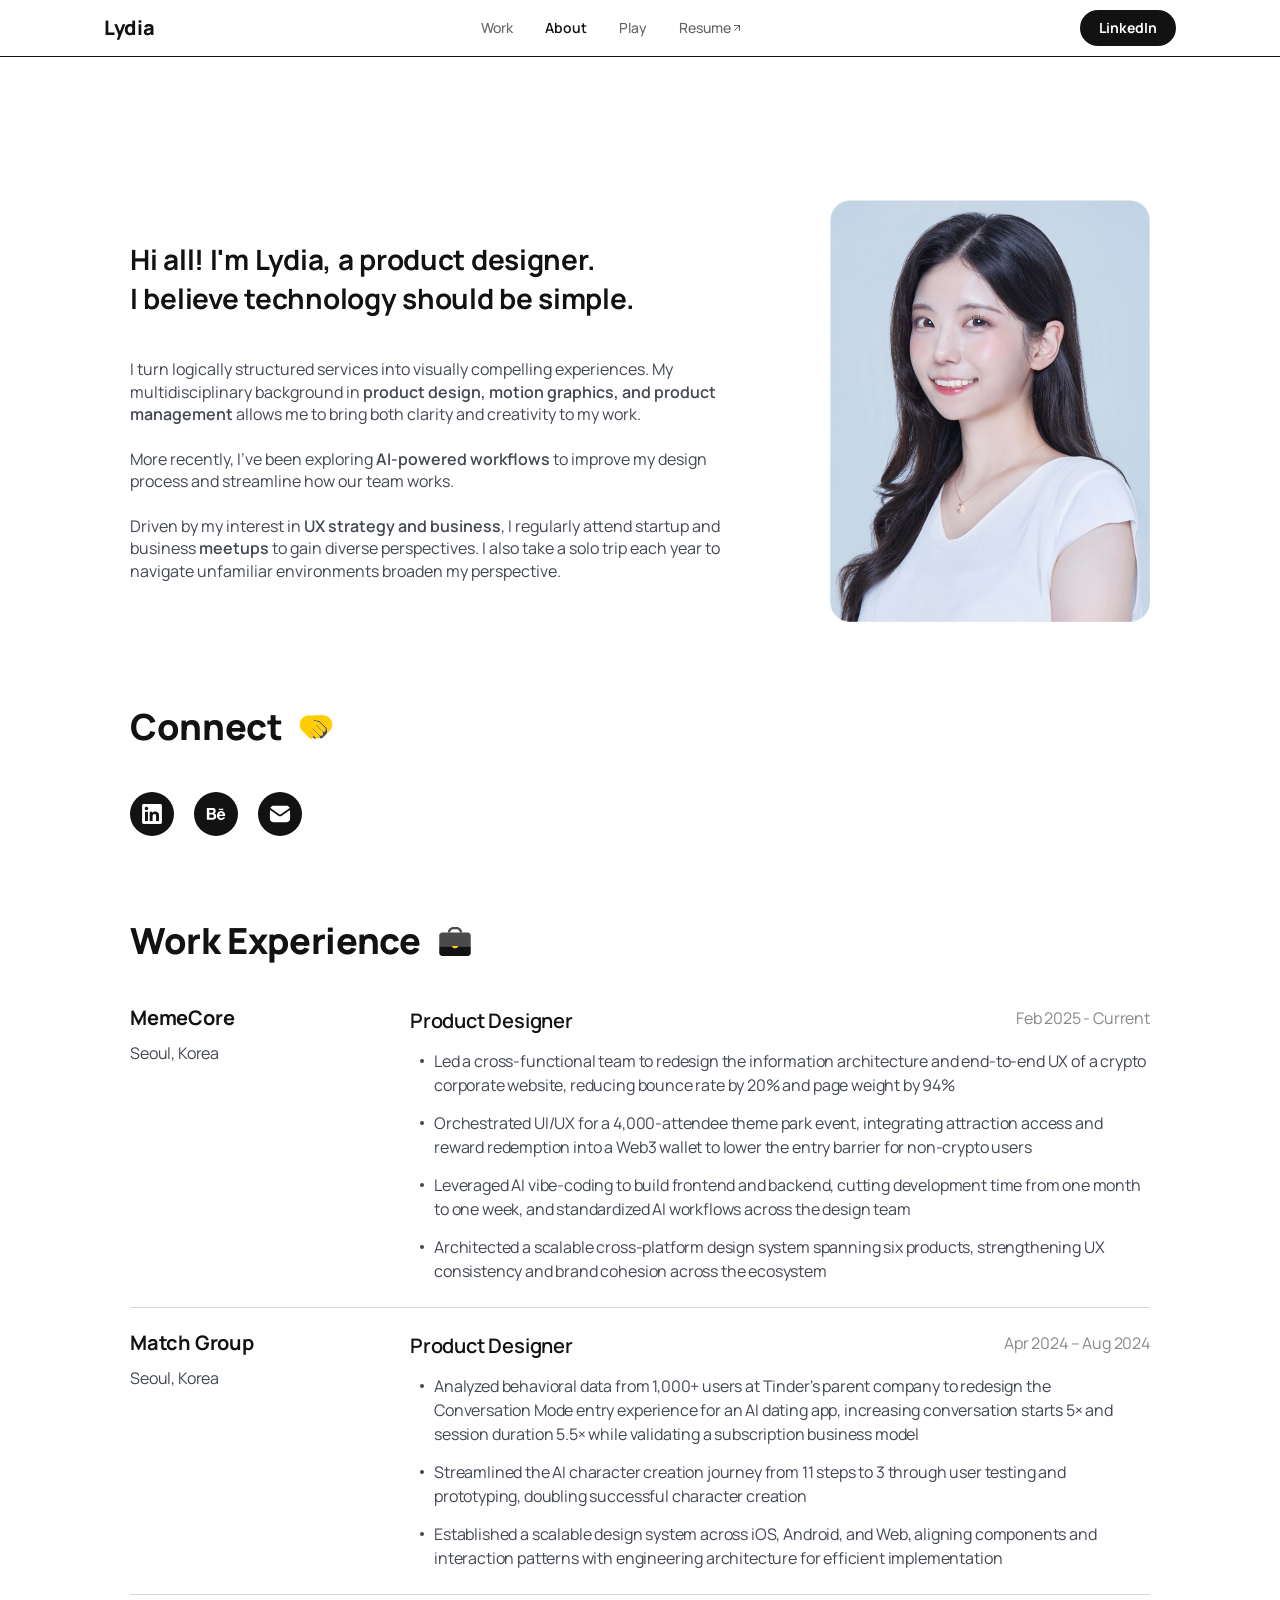
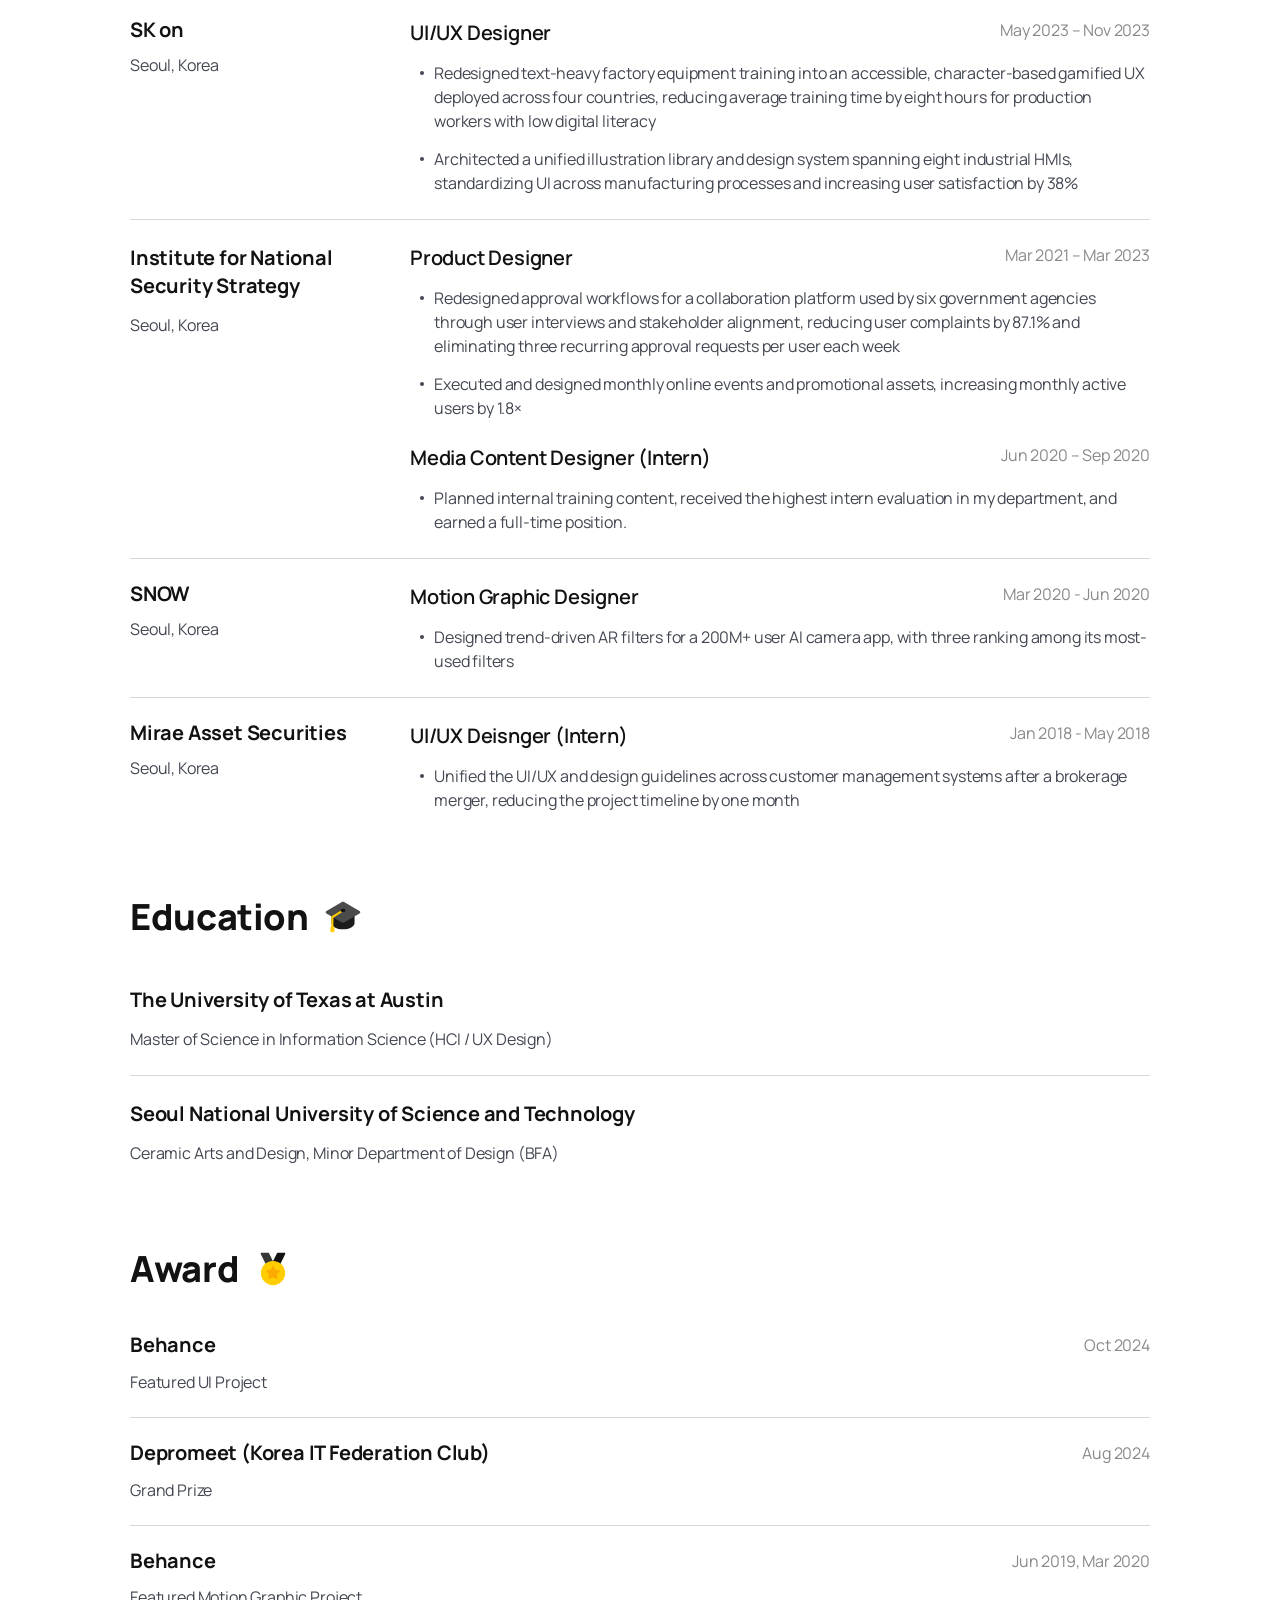
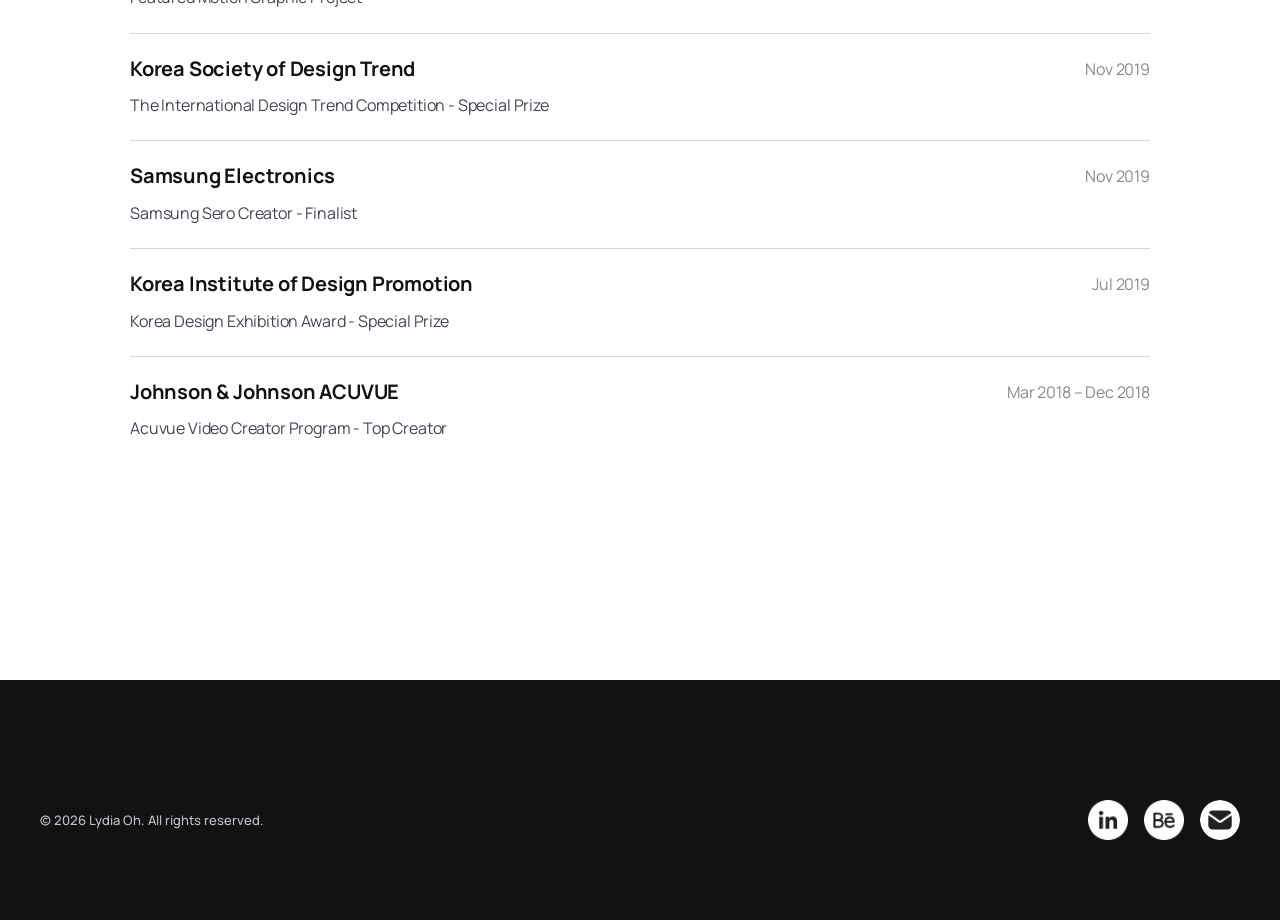
==== commit 7ede0e49: "Nav: Lab is now Play; Play page shows both sections without scroll reveal Co-Authored-By: Claude Opu" ====
--- a/about/index.html
+++ b/about/index.html
@@ -49,8 +49,8 @@
       <nav class="gnb__nav">
         <a href="../#work" data-text="Work">Work</a>
         <a href="../about/" class="active" data-text="About">About</a>
-        <a href="../lab/" data-text="Lab">Lab</a>
-        <a href="https://drive.google.com/file/d/1iHOV4nfzLwDgIFfRZ5VY3lsmEYFjQMPK/view?usp=sharing" target="_blank" rel="noopener" data-text="Resume"><span class="gnb__nav-row">Resume<svg width="12" height="12" viewBox="0 0 24 24" fill="none" stroke="currentColor" stroke-width="2" stroke-linecap="round" stroke-linejoin="round" style="flex-shrink:0" aria-hidden="true"><line x1="7" y1="17" x2="17" y2="7"/><polyline points="7 7 17 7 17 17"/></svg></span></a>
+        <a href="../lab/" data-text="Play">Play</a>
+        <a href="https://drive.google.com/file/d/1OAaM1I-GvjFqWtU6HTfdF1mUuHHced9Q/view?usp=sharing" target="_blank" rel="noopener" data-text="Resume"><span class="gnb__nav-row">Resume<svg width="12" height="12" viewBox="0 0 24 24" fill="none" stroke="currentColor" stroke-width="2" stroke-linecap="round" stroke-linejoin="round" style="flex-shrink:0" aria-hidden="true"><line x1="7" y1="17" x2="17" y2="7"/><polyline points="7 7 17 7 17 17"/></svg></span></a>
       </nav>
       <a href="https://www.linkedin.com/in/lydiaux/" class="gnb__cta" target="_blank" rel="noopener"><span class="gnb__cta-default">LinkedIn</span><span class="gnb__cta-hover">Let's Talk!</span></a>
       <button class="gnb__hamburger" id="hamburger" aria-label="Open menu">
@@ -60,8 +60,8 @@
     <div class="gnb__mobile-nav" id="mobileNav">
       <a href="../#work" data-text="Work">Work</a>
       <a href="../about/" data-text="About">About</a>
-      <a href="../lab/" data-text="Lab">Lab</a>
-      <a href="https://drive.google.com/file/d/1iHOV4nfzLwDgIFfRZ5VY3lsmEYFjQMPK/view?usp=sharing" target="_blank" rel="noopener">Resume</a>
+      <a href="../lab/" data-text="Play">Play</a>
+      <a href="https://drive.google.com/file/d/1OAaM1I-GvjFqWtU6HTfdF1mUuHHced9Q/view?usp=sharing" target="_blank" rel="noopener">Resume</a>
       <a href="https://www.linkedin.com/in/lydiaux/" target="_blank" rel="noopener">LinkedIn</a>
     </div>
   </header>
--- a/styles.css
+++ b/styles.css
@@ -99,8 +99,9 @@
   background: rgba(255, 255, 255, 0.5);
   backdrop-filter: blur(12px);
   -webkit-backdrop-filter: blur(12px);
-  border-bottom: 1px solid #121213;
-  padding: calc(16px + var(--gnb-bleed)) 0 12px;
+  /* Slim bar: 10px top/bottom */
+  border-bottom: 1px solid var(--color-text);
+  padding: calc(10px + var(--gnb-bleed)) 0 10px;
   transform: translateY(0);
 }
 
@@ -112,9 +113,10 @@
   display: grid;
   grid-template-columns: 1fr auto 1fr;
   align-items: center;
-  max-width: 1280px;
+  /* Full width: logo + LinkedIn 104px from the screen edges (tablet ≤1024px uses 12px) */
+  max-width: none;
   margin: 0 auto;
-  padding: 0 40px;
+  padding: 0 104px;
 }
 
 /* Logo — Manrope 800 20px, left col */
@@ -141,7 +143,7 @@
   align-items: center;
   justify-content: flex-start;
   width: 96px;
-  height: 38px;
+  height: 36px;
   padding: 0;
   background: var(--color-text);
   color: #fff;
@@ -164,14 +166,14 @@
   align-items: center;
   justify-content: center;
   width: 100%;
-  height: 38px;
+  height: 36px;
   flex-shrink: 0;
   transition: transform 0.38s cubic-bezier(0.22, 1, 0.36, 1);
 }
 
 .gnb__cta:hover .gnb__cta-default,
 .gnb__cta:hover .gnb__cta-hover {
-  transform: translateY(-38px);
+  transform: translateY(-36px);
 }
 
 /* Nav item — 14px 500, min touch target 44px */
@@ -179,7 +181,7 @@
   font-size: 14px;
   font-weight: 500;
   color: var(--color-muted);
-  min-height: 44px;
+  min-height: 32px;
   display: inline-flex;
   flex-direction: column;
   align-items: center;
@@ -208,8 +210,8 @@
 /* Resume nav button — 120×48 per Figma */
 .gnb__nav a:has(.gnb__nav-row) {
   width: 120px;
-  height: 48px;
-  min-height: 48px;
+  height: 32px;
+  min-height: 32px;
   align-items: flex-start;
 }
 
@@ -361,7 +363,7 @@
 /* PC: headline + sub read as one block, with extra white space above and below */
 @media (min-width: 769px) {
   .hero__copy {
-    padding-top: 40px;
+    padding-top: 16px;
     margin-bottom: 40px;
   }
 }
@@ -369,7 +371,7 @@
 .hero__headline {
   font-family: 'Manrope', sans-serif;
   font-size: clamp(24px, 3.6vw, 58px);
-  font-weight: 700;
+  font-weight: 600;
   line-height: 1.4;
   letter-spacing: -0.01em;
   color: #121213;
@@ -400,7 +402,7 @@
 }
 
 .hero__sub strong {
-  font-weight: 700;
+  font-weight: 600;
   color: #121213;
 }
 
@@ -736,7 +738,7 @@
 .section__title {
   font-family: 'Manrope', sans-serif;
   font-size: 90px;
-  font-weight: 700;
+  font-weight: 600;
   line-height: 1.4;
   letter-spacing: -0.01em;
   margin-bottom: 48px;
@@ -904,6 +906,9 @@
   height: 132.041px;
   transform: translate(-50%, -50%);
   object-fit: cover;
+  /* Fade the top edge so the video's own sky blends into --tsm-sky (same as the MemeCore cover) */
+  -webkit-mask-image: linear-gradient(to bottom, transparent 0, #000 10.85px);
+  mask-image: linear-gradient(to bottom, transparent 0, #000 10.85px);
 }
 
 /* --- Mel AI (Match Group) --- */
@@ -927,6 +932,7 @@
   z-index: 0;
 }
 .tsl-bg { position: absolute; inset: 0; width: 100%; height: 100%; }
+.tsl-still { position: absolute; inset: 0; width: 100%; height: 100%; z-index: 1; } /* above .tsl-back (same z, later in DOM), below .tsl-front (z 2) */
 .tsl-bg + .tsl-shade { z-index: 1; }
 .tsl-shade { bottom: 0.09px; width: 930px; height: 161.297px; }
 .tsl-top-fade {
@@ -1182,7 +1188,7 @@
 
 .work-card__title {
   font-size: 28px;
-  font-weight: 700;
+  font-weight: 600;
   letter-spacing: -0.02em;
   line-height: 1.25;
   color: var(--color-text);
@@ -1274,7 +1280,7 @@
 
 .story-strip__label {
   font-size: 0.68rem;
-  font-weight: 700;
+  font-weight: 600;
   text-transform: uppercase;
   letter-spacing: 1px;
   color: var(--color-accent);
@@ -1333,7 +1339,7 @@
 
 .testimonial-card__author strong {
   font-size: 0.85rem;
-  font-weight: 700;
+  font-weight: 600;
   color: var(--color-text);
 }
 
@@ -1360,7 +1366,7 @@
 
 .contact-cta__headline {
   font-size: clamp(2rem, 4vw, 3.2rem);
-  font-weight: 800;
+  font-weight: 700;
   letter-spacing: -1px;
   line-height: 1.2;
   color: var(--color-text);
@@ -1502,7 +1508,7 @@
 
 .footer__email-action {
   color: var(--color-text);
-  font-weight: 700;
+  font-weight: 600;
 }
 
 /* ===== Page Hero (서브페이지 공통) ===== */
@@ -1512,7 +1518,7 @@
 
 .page-hero__title {
   font-size: clamp(2.4rem, 5vw, 4rem);
-  font-weight: 800;
+  font-weight: 700;
   letter-spacing: -2px;
   line-height: 1.15;
   margin-bottom: 12px;
@@ -1581,7 +1587,7 @@
 
 .article-item__title {
   font-size: 1.1rem;
-  font-weight: 700;
+  font-weight: 600;
   margin-bottom: 6px;
 }
 
@@ -1639,7 +1645,11 @@
 
 @media (max-width: 1280px) {
   :root { --gnb-height: 44px; }
-  .gnb { padding: calc(12px + var(--gnb-bleed)) 0 8px; }
+  .gnb { padding: calc(10px + var(--gnb-bleed)) 0 10px; }
+}
+
+/* Tablet: GNB side padding 12px (laptops ≥1025px keep the 100px frame) */
+@media (max-width: 1024px) {
   .gnb__inner { padding: 0 12px; }
 }
 
@@ -1822,7 +1832,7 @@
 .whats-next__label {
   align-self: flex-start;
   font-size: 16px;
-  font-weight: 800;
+  font-weight: 700;
   line-height: 22.4px;
   letter-spacing: 0.48px;
   color: var(--wn-accent, var(--color-text));
@@ -1833,7 +1843,13 @@
 
 /* The layered thumbnail scenes are 616px wide: scale them to keep covering the thumb when the card is wider */
 .whats-next .work-card__thumb { container-type: inline-size; }
-.whats-next .thumb-scene { scale: var(--ts-cover, 1.01); } /* max(1.01, thumb width / 616), set by script.js */
+.whats-next .thumb-scene { scale: var(--ts-cover, 1.01); transform-origin: 308px 0; } /* max(1.01, thumb width / 616), set by script.js; grows from the top so it fills the 616:350 thumb */
+
+/* Tablet+: thumb height follows the resting card width at the thumbnails' 616:350 ratio, so nothing is cropped */
+@media (min-width: 769px) {
+  .whats-next .work-grid { container-type: inline-size; }
+  .whats-next .work-card__thumb { height: calc((50cqw - 20px) / var(--wn-zoom, 1) * 350 / 616); } /* --wn-zoom: the page's card zoom, if any */
+}
 
 /* Zoom in with the same springy pop, but come back without undershooting 1x
    (the undershoot exposed the grey thumb background at the left and right edges) */
@@ -1873,3 +1889,112 @@
   .whats-next { padding: 32px 0 80px; }
   .whats-next__inner { padding: 0 20px; gap: 24px; }
 }
+
+/* Home (laptops+): content edges follow the GNB (logo / LinkedIn, 104px from the screen edges) */
+@media (min-width: 1025px) {
+  #hero .hero__inner,
+  #work .section__inner,
+  #strength .section__inner {
+    max-width: none;
+    padding-left: 104px;
+    padding-right: 104px;
+  }
+}
+
+/* Home Featured Work (laptops+): thumbnails stretch to the wider cards, keeping the 580×350 framing
+   (same scene scaling as tablet; --ts-scale is set by script.js) */
+@media (min-width: 1025px) {
+  #work .work-card__media { max-width: none; }
+  #work .work-card__thumb { height: auto; aspect-ratio: 580 / 350; container-type: inline-size; will-change: auto; } /* no bitmap caching, so hover zoom stays sharp */
+  #work .work-card .work-card__thumb .thumb-scene {
+    transform-origin: 308px 0;
+    scale: var(--ts-scale, 1);
+  }
+}
+
+/* Home PC: section titles 90 → 48px (below the ~52px hero), one weight, icons at the same ratio */
+@media (min-width: 769px) {
+  #work .section__title,
+  #strength .section__title { font-size: 48px; font-weight: 600; line-height: 1.3; letter-spacing: -0.48px; }
+  #work .section__title-icon     { width: 32px; height: 32px; }
+  #strength .section__title-icon { width: 43px; height: 43px; }
+}
+
+/* Home PC: My Strength title → first item text = 60px, same as Featured Work title → thumbnails
+   (title 0 + header 4 + item padding-top 56) */
+@media (min-width: 769px) {
+  #strength .section__title  { margin-bottom: 0; }
+  #strength .section__header { margin-bottom: 4px; }
+}
+
+/* Home hero (all screens): no scroll cue; the hero hugs its content so Featured Work shows in the first screen */
+.hero__scroll-cue { display: none; }
+.hero { min-height: auto; }
+@media (min-width: 769px) {
+  /* Laptop (1512px) values: top 72, bottom 132, headline 41/700, sub 15. Wider screens scale up in proportion so a PC looks the same */
+  .hero__inner     { padding-top: max(72px, calc(100vw * 72 / 1512)); padding-bottom: max(132px, calc(100vw * 132 / 1512)); }
+  .hero__copy      { margin-bottom: 0; padding-top: 0; }
+  .hero__headline  { font-size: clamp(24px, calc(100vw * 41 / 1512), 72px); font-weight: 700; margin-bottom: max(24px, calc(100vw * 24 / 1512)); }
+  .hero__sub       { font-size: clamp(14px, calc(100vw * 15 / 1512), 28px); }
+  #work            { padding-top: max(32px, calc(100vw * 32 / 1512)); }
+}
+@media (max-width: 768px) {
+  .hero__inner     { padding: 24px 20px 36px; }
+  #work            { padding-top: 28px; }
+}
+
+/* Home PC: section titles 48 → 36 → 20px (small labels, contrast with the hero), title → content 60 → 40px,
+   My Strength top padding = Featured Work top padding */
+@media (min-width: 769px) {
+  #work .section__title,
+  #strength .section__title      { font-size: 20px; font-weight: 600; letter-spacing: -0.2px; line-height: 1.3; gap: 8px; }
+  #work .section__title-icon     { width: 16px; height: 16px; }
+  #strength .section__title-icon { width: 20px; height: 20px; }
+  #work .section__header         { margin-bottom: 20px; }
+  #strength .section__header     { margin-bottom: -4px; } /* + first item's 56px top padding = 52px */
+  #strength                      { padding-top: max(32px, calc(100vw * 32 / 1512)); }
+}
+
+/* Logo hover: "Lydia" rolls up and a second "Lydia" rolls in (same motion as the LinkedIn button).
+   The real text stays for screen readers; the two visible copies are drawn by ::before/::after. */
+.gnb__logo {
+  position: relative;
+  display: inline-block;
+  justify-self: start;
+  height: 28px;
+  line-height: 28px;
+  overflow: hidden;
+  color: transparent;
+}
+.gnb__logo::before,
+.gnb__logo::after {
+  content: "Lydia";
+  position: absolute;
+  left: 0;
+  color: var(--color-text);
+  transition: transform 0.38s cubic-bezier(0.22, 1, 0.36, 1);
+}
+.gnb__logo::before { top: 0; }
+.gnb__logo::after  { top: 100%; }
+.gnb__logo:hover::before,
+.gnb__logo:hover::after { transform: translateY(-28px); }
+
+/* Nav hover: label rolls up, a black copy rolls in (no more bold-on-hover).
+   The current page keeps its black, semibold label. Wrapper spans are added by script.js. */
+.gnb__nav a { height: 32px; overflow: hidden; justify-content: flex-start; }
+.gnb__nav a::after { display: none; }
+.gnb__nav a:hover { font-weight: 500; }
+.gnb__nav a.active:hover { font-weight: 600; }
+.gnb__roll {
+  display: flex;
+  flex-direction: column;
+  transition: transform 0.38s cubic-bezier(0.22, 1, 0.36, 1);
+}
+.gnb__roll-face {
+  display: inline-flex;
+  align-items: center;
+  height: 32px;
+  flex-shrink: 0;
+}
+.gnb__roll-face--next { color: var(--color-text); }
+.gnb__nav a:hover .gnb__roll { transform: translateY(-32px); }
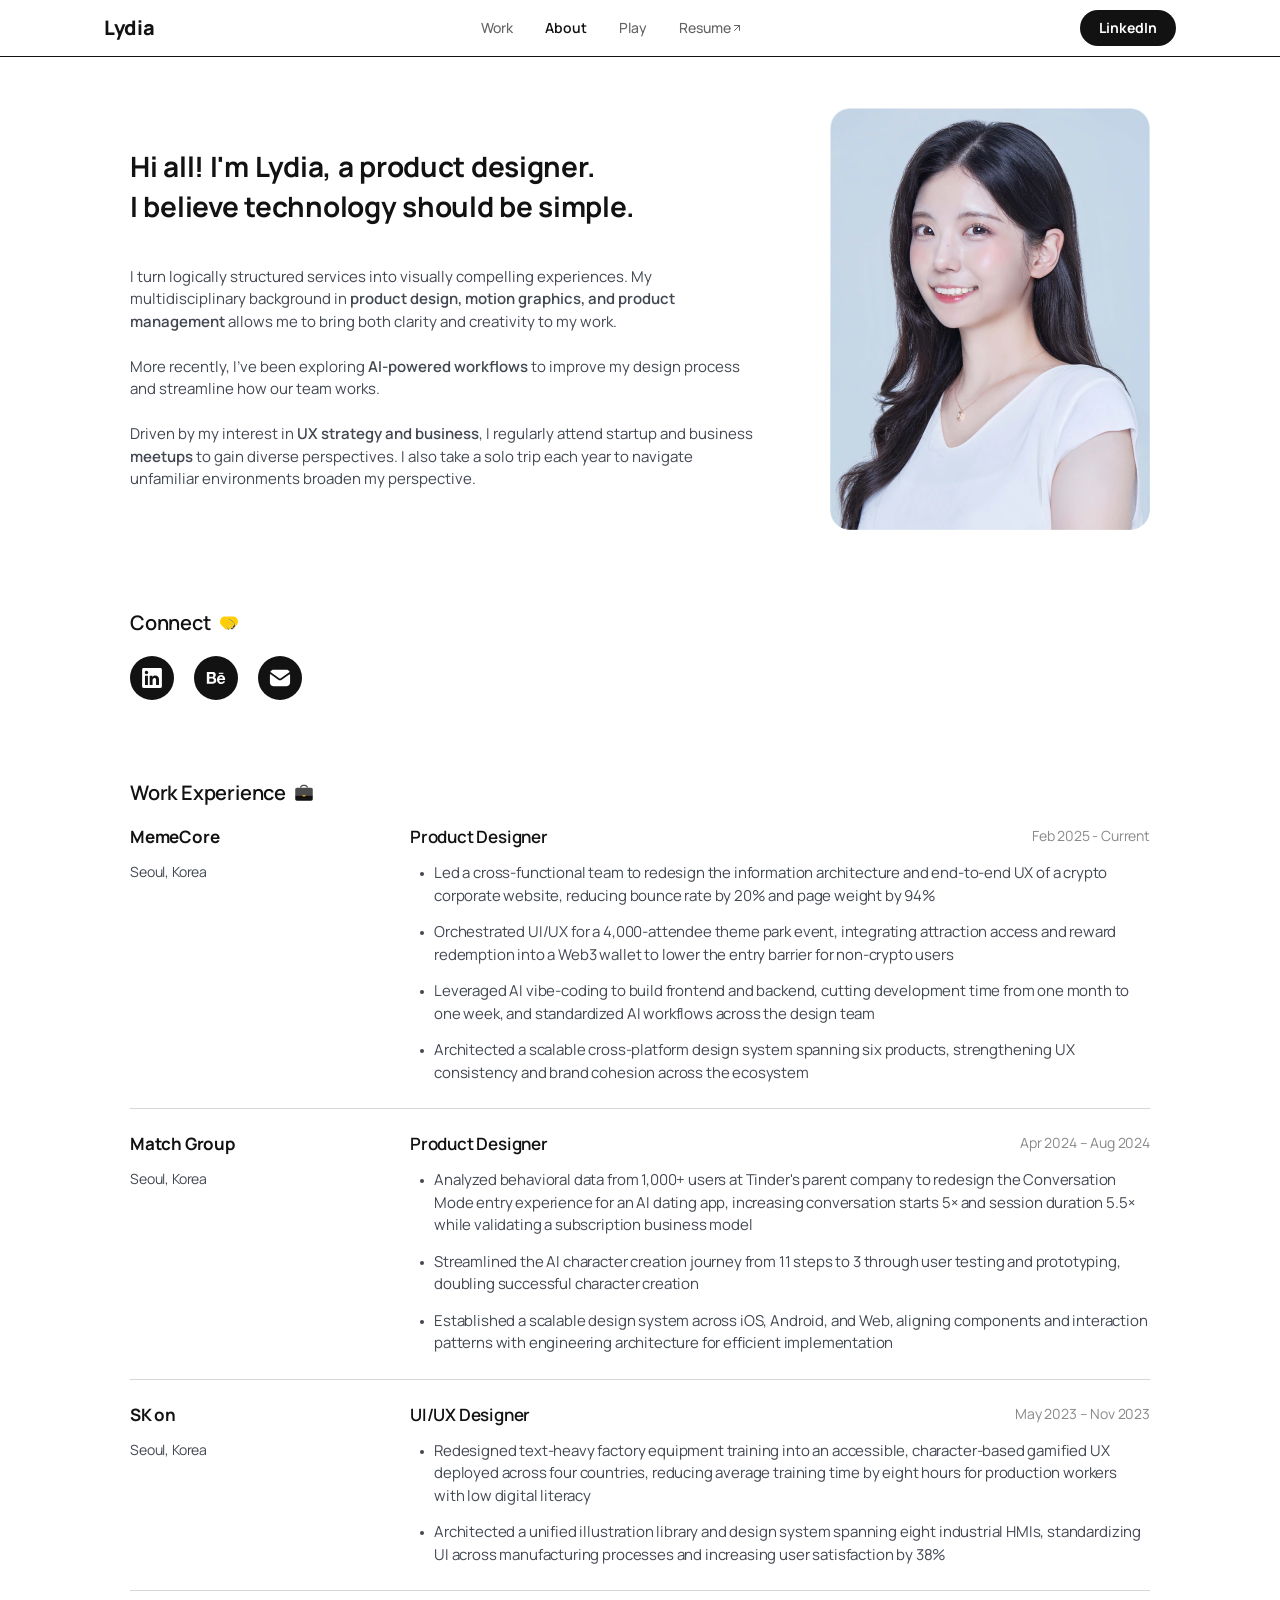
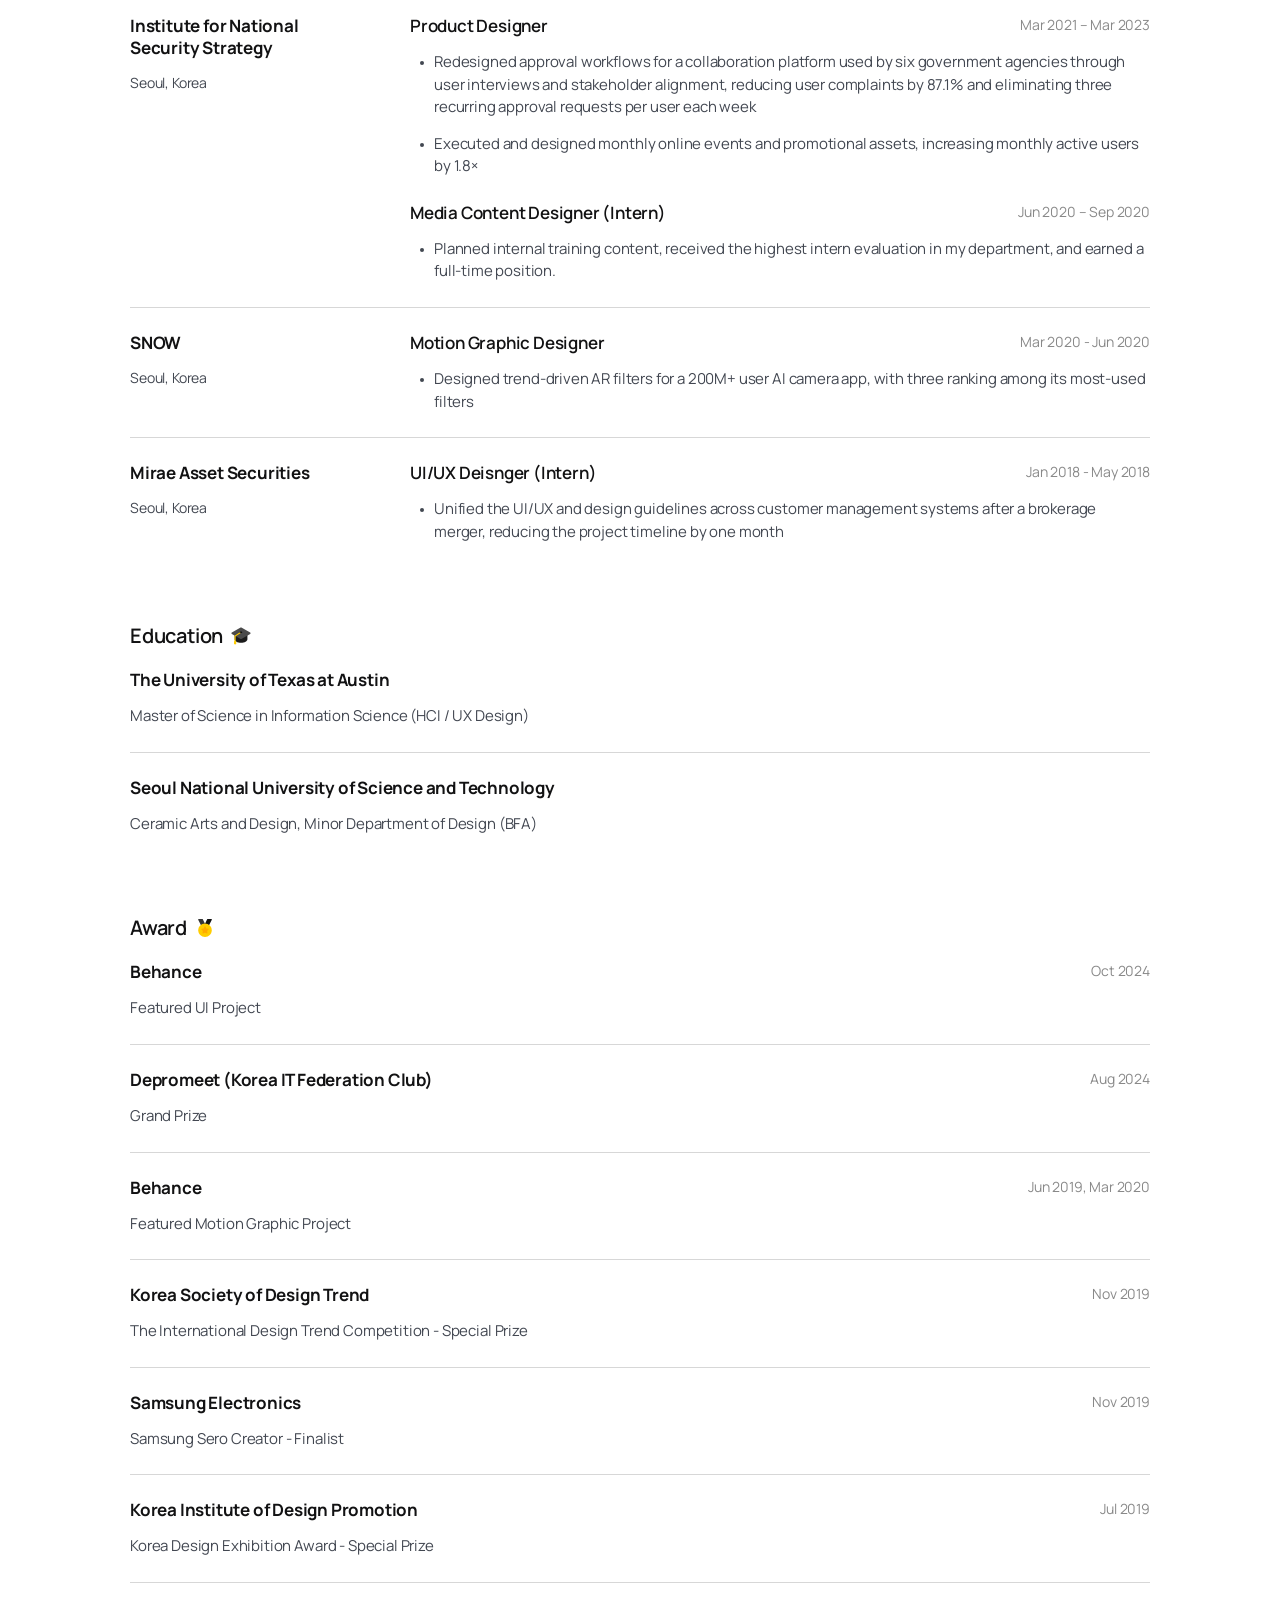
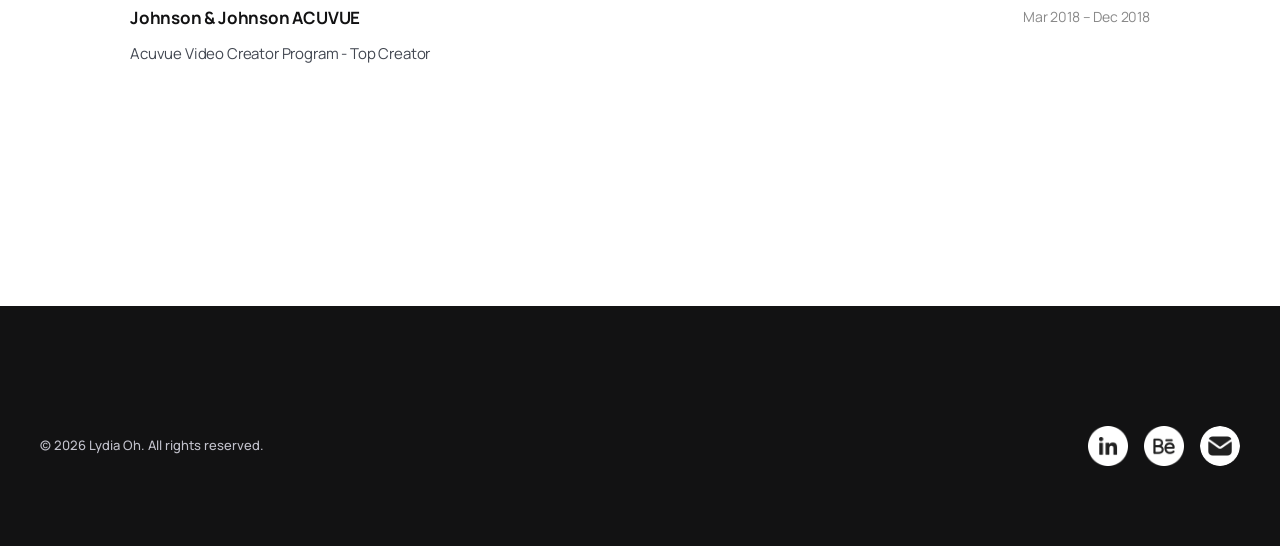
==== commit 5c586d6a: "Mobile home and case study clean-up; dark email copy pill; email is now hallolydia@utexas.edu - Home" ====
--- a/about/index.html
+++ b/about/index.html
@@ -49,7 +49,7 @@
       <nav class="gnb__nav">
         <a href="../#work" data-text="Work">Work</a>
         <a href="../about/" class="active" data-text="About">About</a>
-        <a href="../lab/" data-text="Play">Play</a>
+        <a href="../play/" data-text="Play">Play</a>
         <a href="https://drive.google.com/file/d/1OAaM1I-GvjFqWtU6HTfdF1mUuHHced9Q/view?usp=sharing" target="_blank" rel="noopener" data-text="Resume"><span class="gnb__nav-row">Resume<svg width="12" height="12" viewBox="0 0 24 24" fill="none" stroke="currentColor" stroke-width="2" stroke-linecap="round" stroke-linejoin="round" style="flex-shrink:0" aria-hidden="true"><line x1="7" y1="17" x2="17" y2="7"/><polyline points="7 7 17 7 17 17"/></svg></span></a>
       </nav>
       <a href="https://www.linkedin.com/in/lydiaux/" class="gnb__cta" target="_blank" rel="noopener"><span class="gnb__cta-default">LinkedIn</span><span class="gnb__cta-hover">Let's Talk!</span></a>
@@ -60,7 +60,7 @@
     <div class="gnb__mobile-nav" id="mobileNav">
       <a href="../#work" data-text="Work">Work</a>
       <a href="../about/" data-text="About">About</a>
-      <a href="../lab/" data-text="Play">Play</a>
+      <a href="../play/" data-text="Play">Play</a>
       <a href="https://drive.google.com/file/d/1OAaM1I-GvjFqWtU6HTfdF1mUuHHced9Q/view?usp=sharing" target="_blank" rel="noopener">Resume</a>
       <a href="https://www.linkedin.com/in/lydiaux/" target="_blank" rel="noopener">LinkedIn</a>
     </div>
@@ -94,7 +94,7 @@
         <a href="https://www.behance.net/hilydiaoh" aria-label="Behance" target="_blank" rel="noopener">
           <img src="../assets/icons/ic-behance.svg" width="44" height="44" alt="Behance">
         </a>
-        <a href="mailto:hallolydia1@gmail.com" aria-label="Email">
+        <a href="mailto:hallolydia@utexas.edu" aria-label="Email">
           <img src="../assets/icons/ic-email.svg" width="44" height="44" alt="Email">
         </a>
       </div>
@@ -304,10 +304,10 @@
         <a href="https://www.behance.net/hilydiaoh" class="footer__social-btn" aria-label="Behance" target="_blank" rel="noopener">
           <img src="../assets/icons/Behance.png" width="40" height="40" alt="Behance">
         </a>
-        <button class="footer__social-btn footer__email-btn" aria-label="Copy email address" data-email="hallolydia1@gmail.com">
+        <button class="footer__social-btn footer__email-btn" aria-label="Copy email address" data-email="hallolydia@utexas.edu">
           <img src="../assets/icons/Email-Default.png" width="40" height="40" alt="">
           <span class="footer__email-label">
-            <span class="footer__email-addr">hallolydia1@gmail.com</span>
+            <span class="footer__email-addr">hallolydia@utexas.edu</span>
             <span class="footer__email-action">Copy</span>
           </span>
         </button>
--- a/styles.css
+++ b/styles.css
@@ -30,6 +30,7 @@
   /* Footer — Figma */
   --color-footer-bg:    #121213;
   --color-footer-text:  #c2c2cc;   /* rgba(194,194,204) */
+  --color-email-pill-bg: #000000;  /* footer email copy pill (open) */
 
   /* Accent */
   --color-accent:       #5b4ff0;
@@ -1488,8 +1489,17 @@
 .footer__email-btn.copied {
   max-width: 380px;
   padding-right: 16px;
-  background: #ffffff;
-}
+  background: var(--color-email-pill-bg);
+}
+
+/* Open pill is dark: white icon (same image, inverted), white action, light-gray address */
+.footer__email-btn img { transition: filter 0.32s ease; }
+.footer__email-btn:hover img,
+.footer__email-btn.copied img { filter: invert(1); }
+.footer__email-btn:hover .footer__email-addr,
+.footer__email-btn.copied .footer__email-addr { color: var(--color-footer-text); }
+.footer__email-btn:hover .footer__email-action,
+.footer__email-btn.copied .footer__email-action { color: var(--color-bg); }
 
 .footer__email-label {
   display: inline-flex;
@@ -1998,3 +2008,29 @@
 }
 .gnb__roll-face--next { color: var(--color-text); }
 .gnb__nav a:hover .gnb__roll { transform: translateY(-32px); }
+
+/* Home mobile clean-up (PC/laptop untouched):
+   - hero: room under the GNB and a white margin before Featured Work (Featured Work + its first thumbnail still peek in the first screen)
+   - section titles = PC labels (20px / 600, icons 16/20px, 20px to the content)
+   - thumbnails in the 616×350 ratio the artwork is drawn in, so nothing is cropped; card title/desc one step down */
+@media (max-width: 768px) {
+  .hero__inner { padding: 64px 20px 56px; }
+
+  #work .section__title,
+  #strength .section__title      { font-size: 20px; font-weight: 600; letter-spacing: -0.2px; line-height: 1.3; gap: 8px; }
+  #work .section__title-icon     { width: 16px; height: 16px; }
+  #strength .section__title-icon { width: 20px; height: 20px; }
+  #work .section__header,
+  #strength .section__header     { margin-bottom: 20px; }
+
+  .work-card__thumb { aspect-ratio: 616 / 350; }
+  .tsl-logo { left: calc(50% - 206.37px); top: 40.66px; width: 125.915px; height: 39.234px; } /* back to the uncropped scene position */
+  .work-card__link  { gap: 16px; }
+  .work-card__title { font-size: 20px; line-height: 1.3; }
+  .work-card__desc  { font-size: 14px; line-height: 1.5; }
+
+  /* My Strength: no floating hover image at phone width (even with a mouse); the image shows only
+     inside the open panel, 20px further from the text (20 → 40px) */
+  .strength-item__hover     { display: none; }
+  .strength-item__body-text { margin-bottom: 40px; }
+}
--- a/about/about.css
+++ b/about/about.css
@@ -389,3 +389,29 @@
     line-height: 24px;
   }
 }
+
+/* PC: match Play — 64px under the GNB, section titles 20px / 600 with a 20px icon (8px apart, same as Home),
+   20px from title to content */
+@media (min-width: 769px) {
+  .about-hero              { padding-top: calc(var(--gnb-height) + var(--gnb-top) + 64px); }
+  .about-section__inner,
+  #about-education .about-section__inner { gap: 20px; }
+  .about-section__title    { font-size: 20px; font-weight: 600; line-height: 1.3; letter-spacing: -0.2px; gap: 8px; }
+  .about-section__title-icon { width: 20px; height: 20px; }
+}
+
+/* PC type scale: section titles 20 > item names 17 > body 15 > meta (location, dates) 14 */
+@media (min-width: 769px) {
+  .about-work-item__company,
+  .about-edu-item__school,
+  .about-award-item__name      { font-size: 17px; line-height: 1.3; }
+  .about-work-item__company--wrap { line-height: 1.3; }
+  .about-work-item__role       { font-size: 17px; line-height: 1.3; }
+  .about-hero__body p,
+  .about-work-item__desc,
+  .about-edu-item__degree,
+  .about-award-item__desc      { font-size: 15px; line-height: 1.5; }
+  .about-work-item__location,
+  .about-work-item__date,
+  .about-award-item__date      { font-size: 14px; }
+}
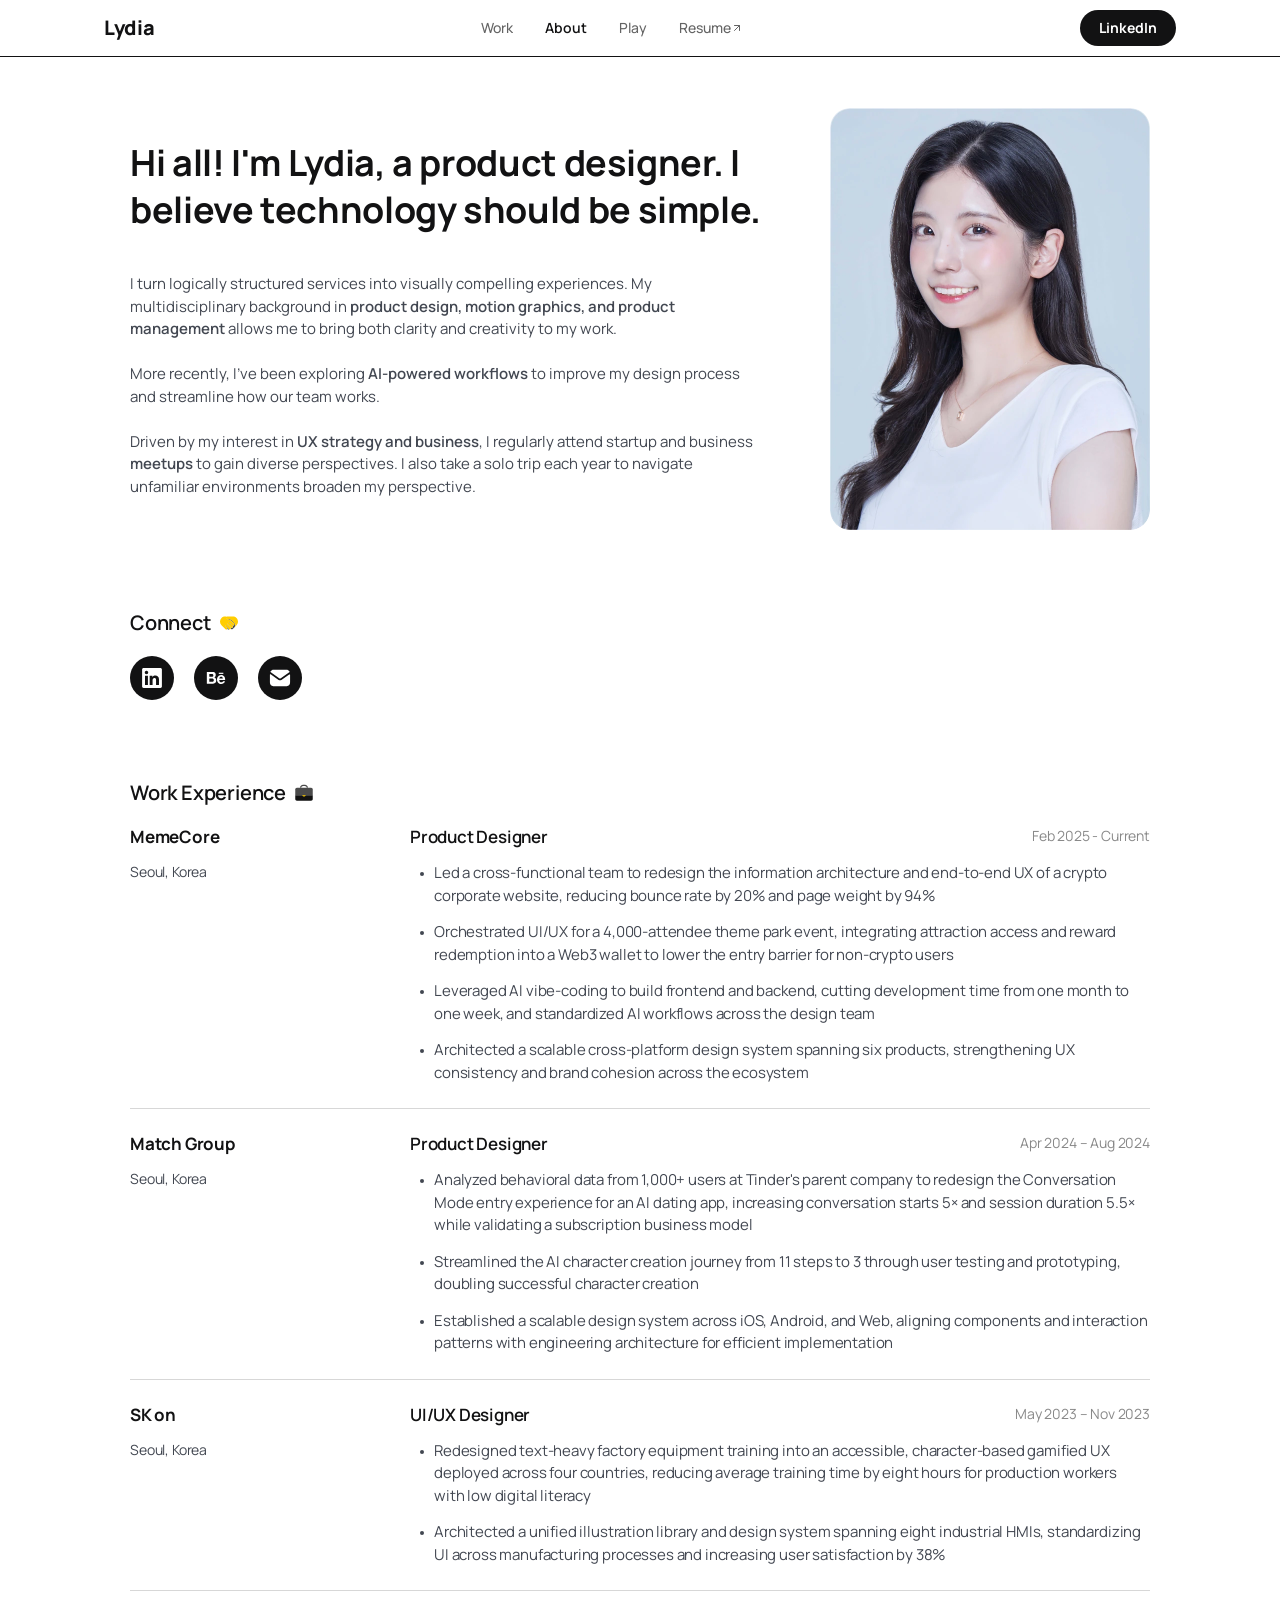
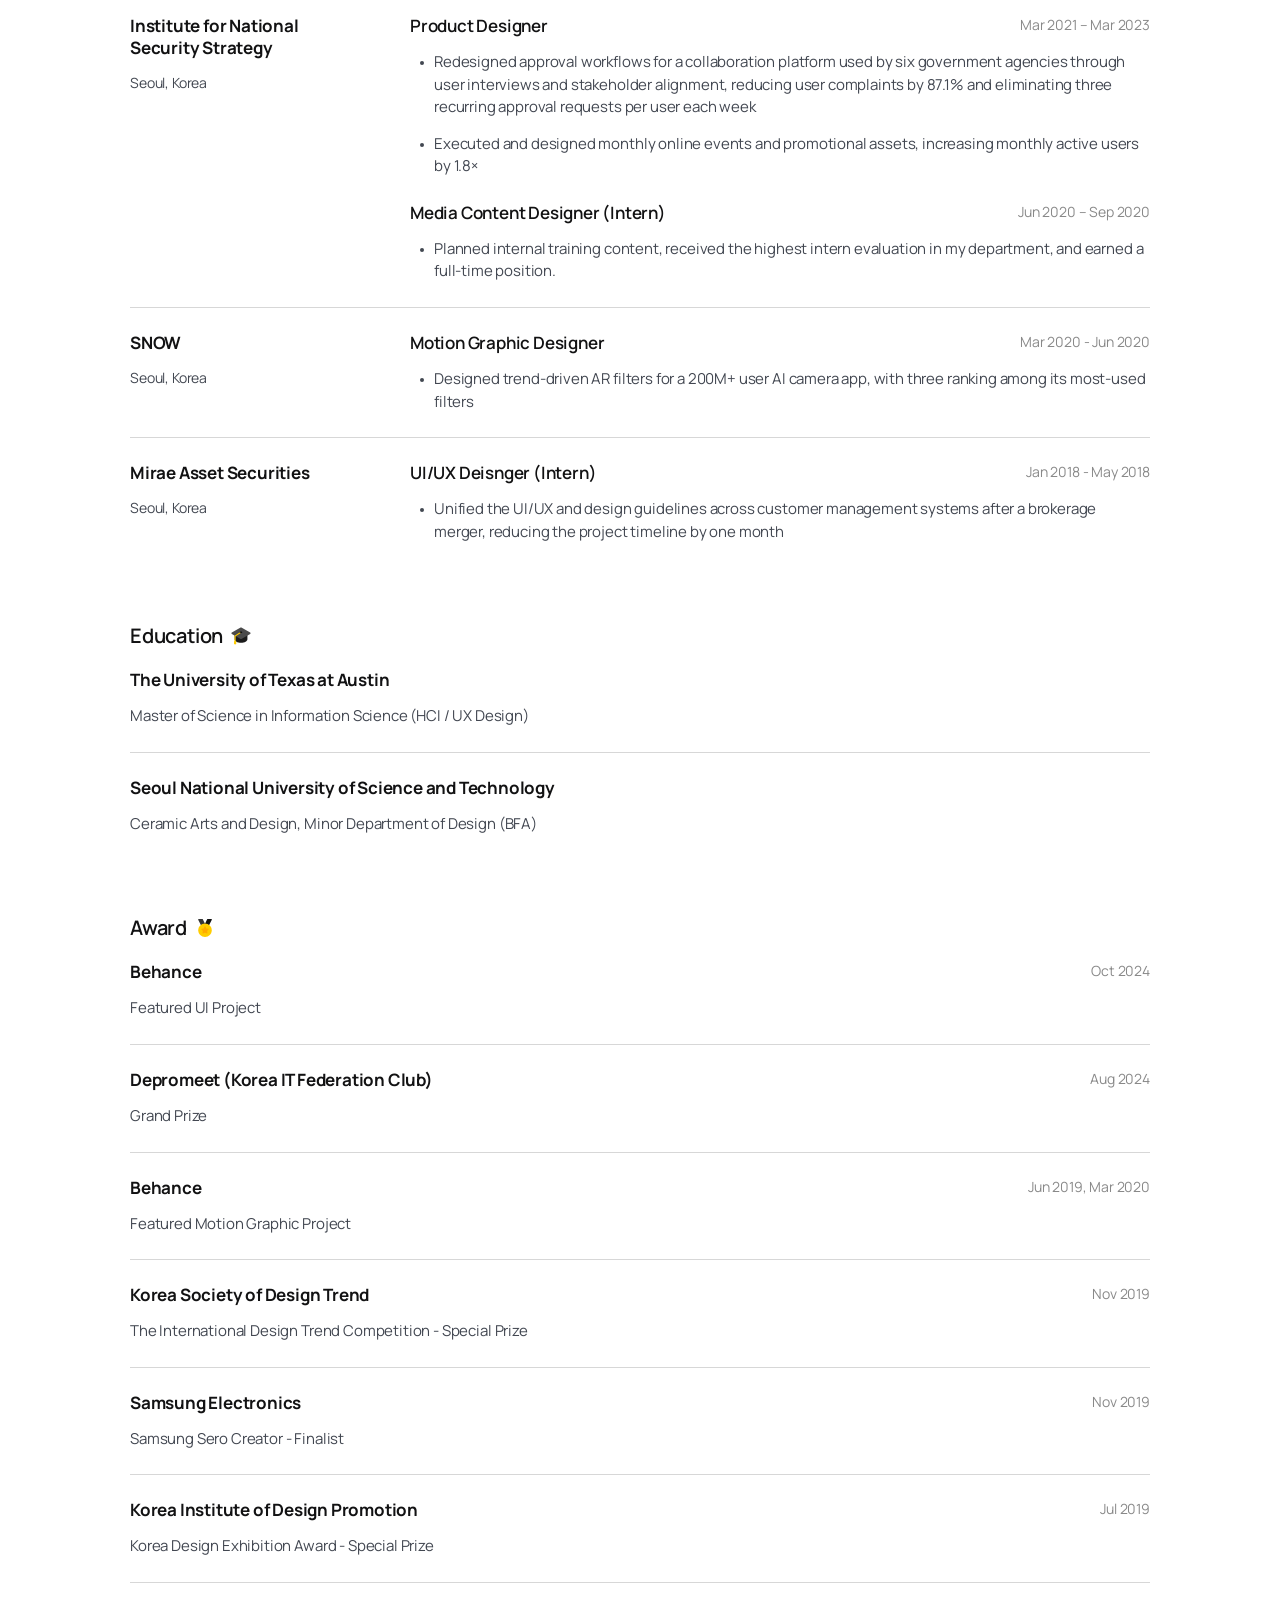
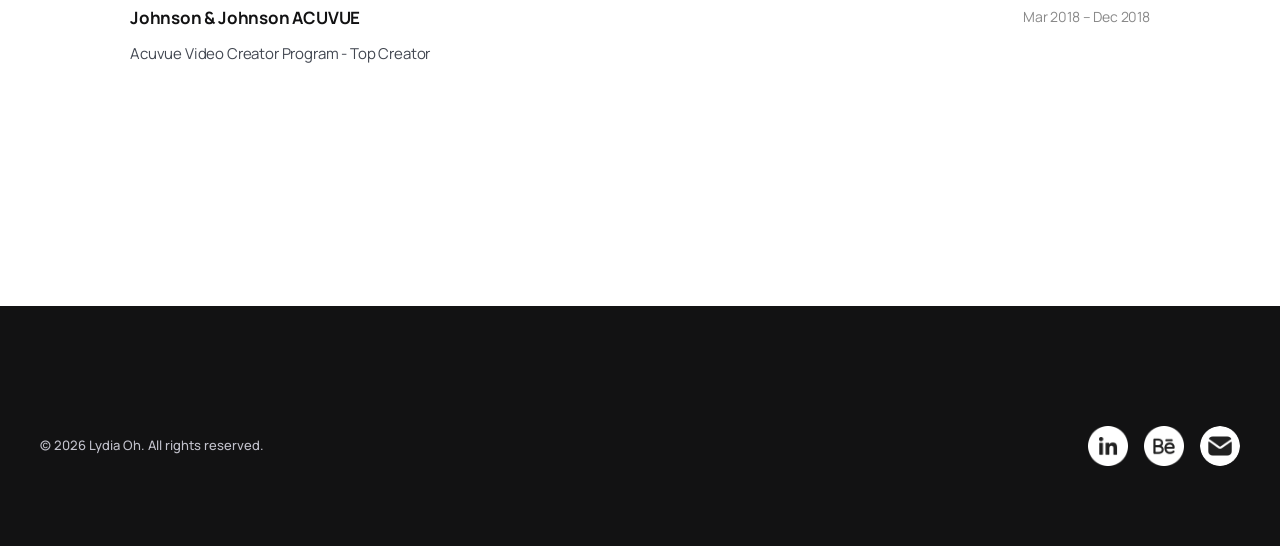
==== commit a33ca352: "MemeCore thumb browser 1.1x under the logo; About type matches the heroes; mobile Strength image and" ====
--- a/about/index.html
+++ b/about/index.html
@@ -70,7 +70,7 @@
   <section class="about-hero" id="about-hero">
     <div class="about-hero__inner">
       <div class="about-hero__text">
-        <h1 class="about-hero__title">Hi all! I'm Lydia, a product designer.<br>I believe technology should be simple.</h1>
+        <h1 class="about-hero__title">Hi all! I'm Lydia, a product designer. I believe technology should be simple.</h1>
         <div class="about-hero__body">
           <p>I turn logically structured services into visually compelling experiences. My multidisciplinary background in <strong>product design, motion graphics, and product management</strong> allows me to bring both clarity and creativity to my work.</p>
           <p>More recently, I've been exploring <strong>AI-powered workflows</strong> to improve my design process and streamline how our team works.</p>
--- a/styles.css
+++ b/styles.css
@@ -873,10 +873,13 @@
 .tsm-shade { bottom: 0; width: 868.217px; height: 170.478px; left: calc(50% + 0.41px); }
 .tsm-browser {
   position: absolute;
-  bottom: -0.18px;
+  /* 1.1× larger and pinned ~20px under the logo (logo ends at 60px), so less empty navy above it;
+     the bottom of the page shot runs a little past the frame */
+  top: 82px;
   left: calc(50% + 0.41px);
   width: 474.806px;
-  transform: translateX(-50%);
+  transform: translateX(-50%) scale(1.1);
+  transform-origin: 50% 0;
   display: flex;
   flex-direction: column;
   align-items: center;
@@ -2014,7 +2017,7 @@
    - section titles = PC labels (20px / 600, icons 16/20px, 20px to the content)
    - thumbnails in the 616×350 ratio the artwork is drawn in, so nothing is cropped; card title/desc one step down */
 @media (max-width: 768px) {
-  .hero__inner { padding: 64px 20px 56px; }
+  .hero__inner { padding: 64px 20px 112px; }
 
   #work .section__title,
   #strength .section__title      { font-size: 20px; font-weight: 600; letter-spacing: -0.2px; line-height: 1.3; gap: 8px; }
@@ -2033,4 +2036,9 @@
      inside the open panel, 20px further from the text (20 → 40px) */
   .strength-item__hover     { display: none; }
   .strength-item__body-text { margin-bottom: 40px; }
-}
+  /* Open-panel image: same ratio, phone-friendly size (full width was ~270px tall) */
+  .strength-item__body-img  { max-width: 260px; border-radius: 16px; }
+
+  /* MemeCore thumbnail: no 0.8 shrink any more (the frame is no longer cropped); same 1.1 browser as other screens */
+  .tsm-browser { transform: translateX(-50%) scale(1.1); transform-origin: 50% 0; }
+}
--- a/about/about.css
+++ b/about/about.css
@@ -400,18 +400,23 @@
   .about-section__title-icon { width: 20px; height: 20px; }
 }
 
-/* PC type scale: section titles 20 > item names 17 > body 15 > meta (location, dates) 14 */
-@media (min-width: 769px) {
-  .about-work-item__company,
-  .about-edu-item__school,
-  .about-award-item__name      { font-size: 17px; line-height: 1.3; }
-  .about-work-item__company--wrap { line-height: 1.3; }
-  .about-work-item__role       { font-size: 17px; line-height: 1.3; }
-  .about-hero__body p,
-  .about-work-item__desc,
-  .about-edu-item__degree,
-  .about-award-item__desc      { font-size: 15px; line-height: 1.5; }
-  .about-work-item__location,
-  .about-work-item__date,
-  .about-award-item__date      { font-size: 14px; }
-}
+/* Type scale on every screen (phones used to run larger): section titles 20 > item names 17 > body 15 > meta 14.
+   Hero title matches the hero titles elsewhere: 36px like the case studies on PC, 24px like the home hero on phones. */
+.about-work-item__company,
+.about-edu-item__school,
+.about-award-item__name      { font-size: 17px; line-height: 1.3; }
+.about-work-item__company--wrap { line-height: 1.3; }
+.about-work-item__role       { font-size: 17px; line-height: 1.3; }
+.about-hero__body p,
+.about-work-item__desc,
+.about-edu-item__degree,
+.about-award-item__desc      { font-size: 15px; line-height: 1.5; }
+.about-work-item__location,
+.about-work-item__date,
+.about-award-item__date      { font-size: 14px; }
+.about-section__title        { font-size: 20px; font-weight: 600; line-height: 1.3; letter-spacing: -0.2px; gap: 8px; }
+.about-section__title-icon   { width: 20px; height: 20px; }
+.about-hero__title           { font-size: 36px; line-height: 1.3; letter-spacing: -0.36px; }
+@media (max-width: 768px) {
+  .about-hero__title         { font-size: 24px; line-height: 1.4; letter-spacing: -0.24px; }
+}
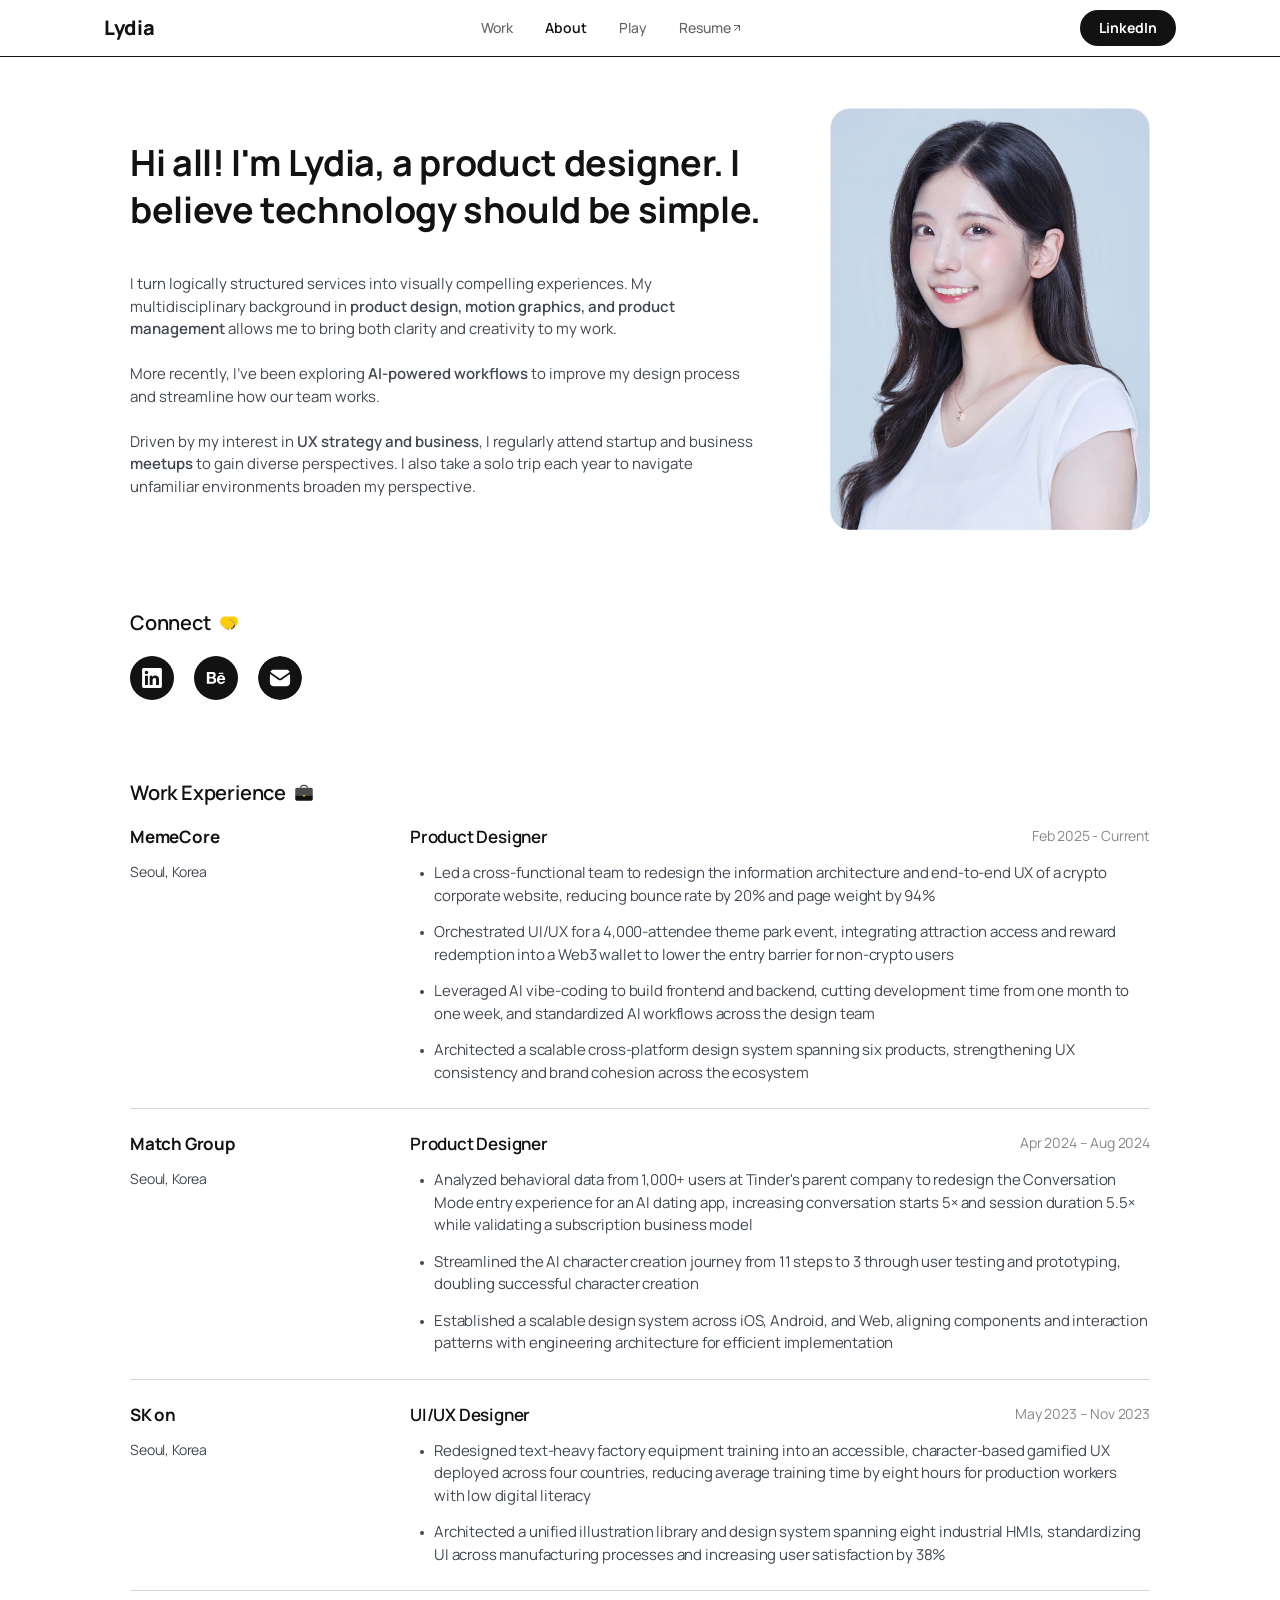
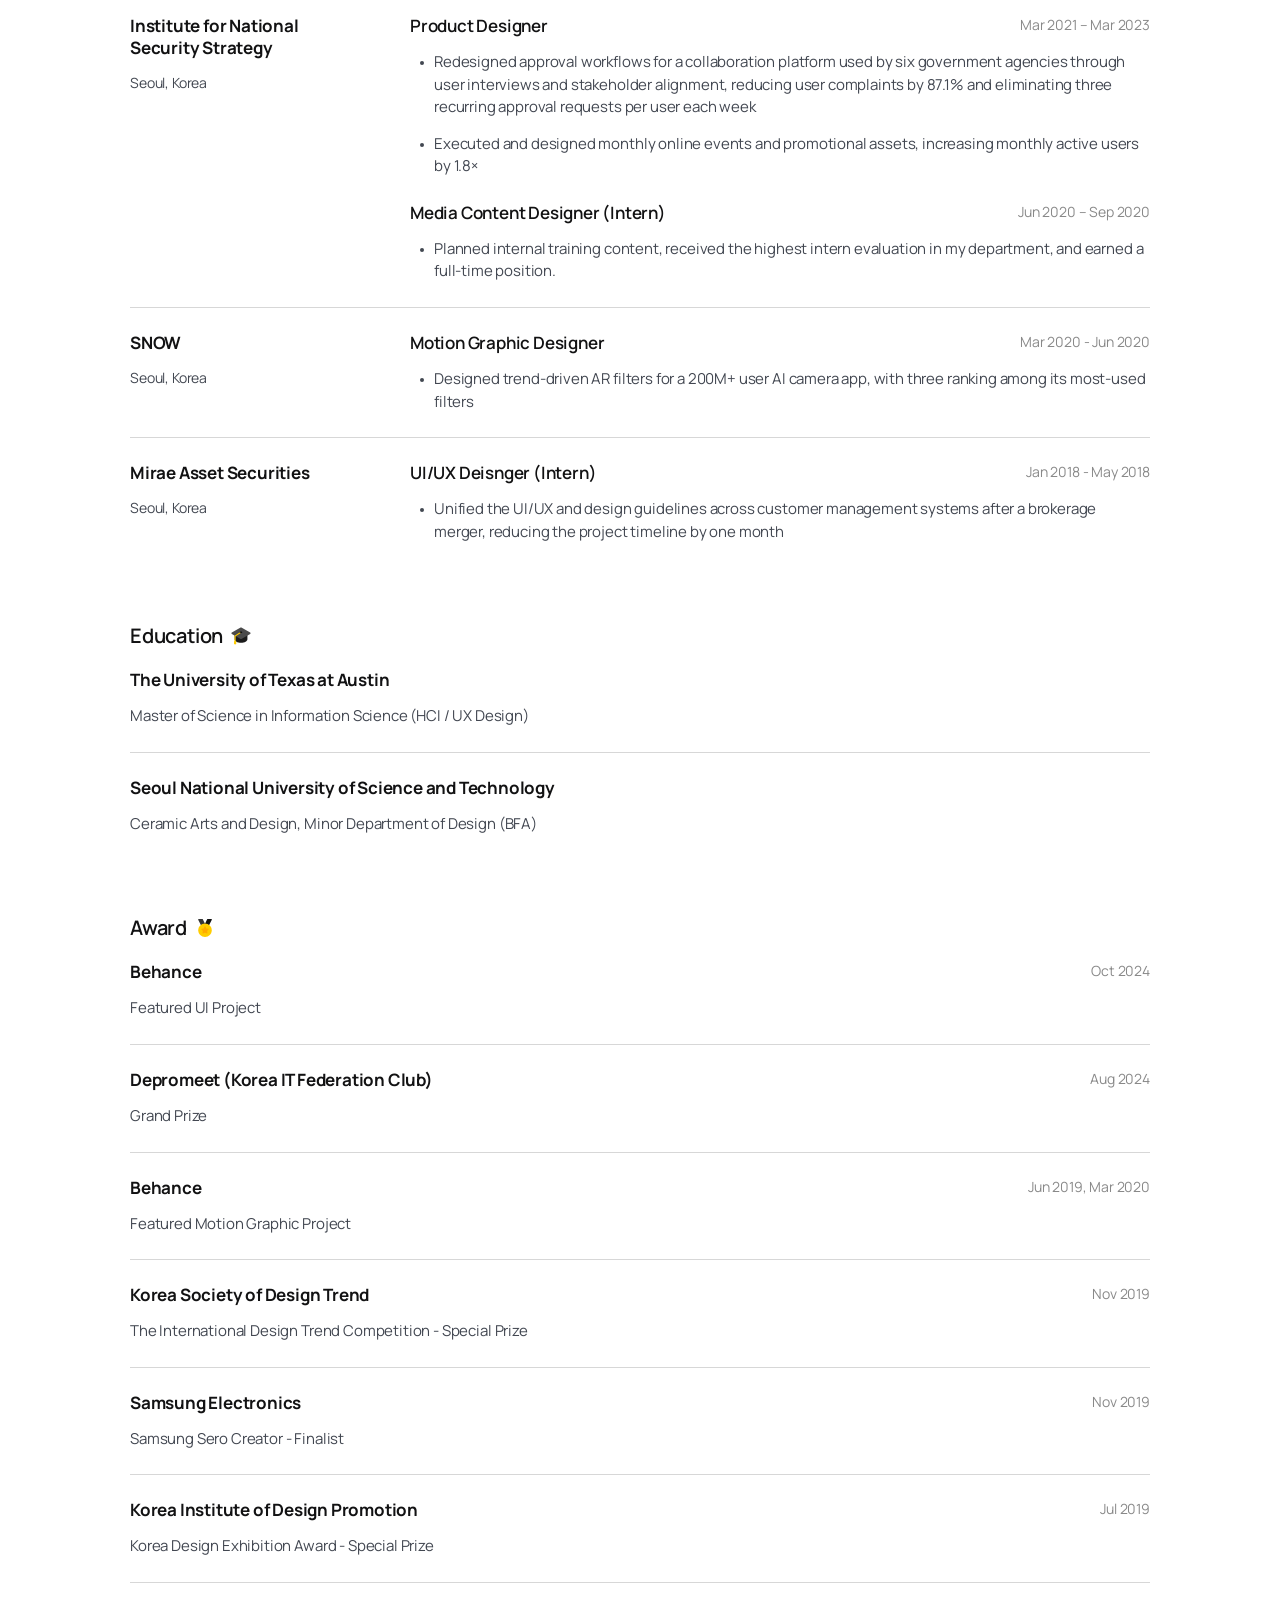
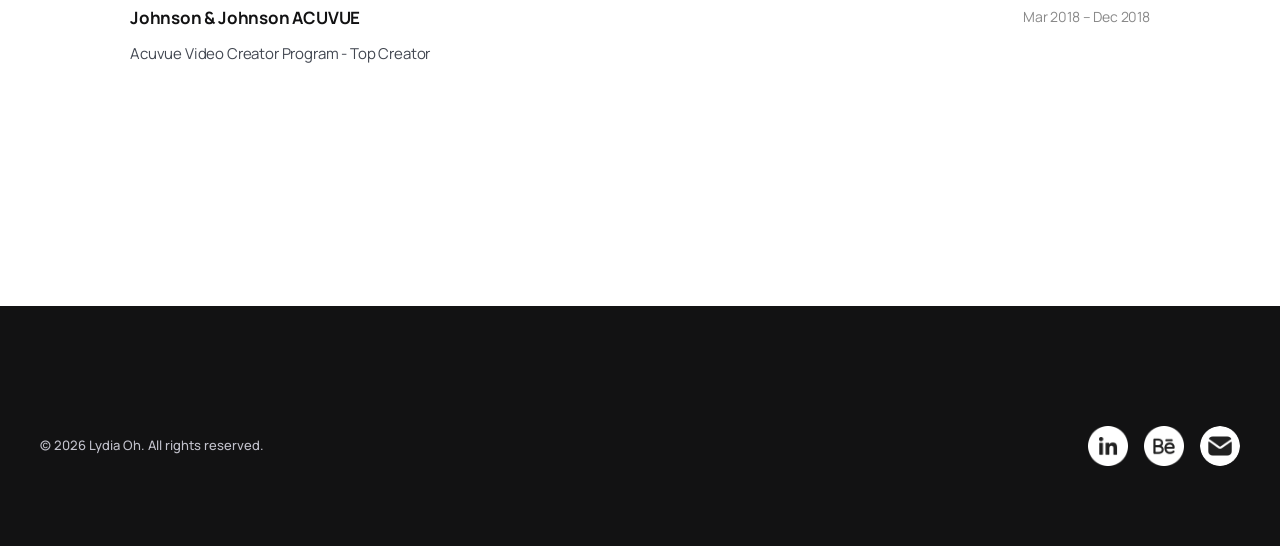
==== commit 1d7f58ea: "About: Connect email copies like the footer pill; tighter phone spacing - Connect email button copie" ====
--- a/about/index.html
+++ b/about/index.html
@@ -94,9 +94,13 @@
         <a href="https://www.behance.net/hilydiaoh" aria-label="Behance" target="_blank" rel="noopener">
           <img src="../assets/icons/ic-behance.svg" width="44" height="44" alt="Behance">
         </a>
-        <a href="mailto:hallolydia@utexas.edu" aria-label="Email">
-          <img src="../assets/icons/ic-email.svg" width="44" height="44" alt="Email">
-        </a>
+        <button class="footer__email-btn about-connect__email" aria-label="Copy email address" data-email="hallolydia@utexas.edu">
+          <img src="../assets/icons/ic-email.svg" width="44" height="44" alt="">
+          <span class="footer__email-label">
+            <span class="footer__email-addr">hallolydia@utexas.edu</span>
+            <span class="footer__email-action">Copy</span>
+          </span>
+        </button>
       </div>
     </div>
   </section>
--- a/styles.css
+++ b/styles.css
@@ -255,15 +255,15 @@
 .gnb__hamburger span {
   display: block;
   width: 20px;
-  height: 1.5px;
+  height: 2px; /* whole pixels: 1.5px lines landed on .25/.75 positions and rendered at uneven thickness */
   background: var(--color-text);
   border-radius: 2px;
   transition: transform var(--transition), opacity var(--transition);
 }
 
-.gnb__hamburger.open span:nth-child(1) { transform: translateY(6.5px) rotate(45deg); }
+.gnb__hamburger.open span:nth-child(1) { transform: translateY(7px) rotate(45deg); }
 .gnb__hamburger.open span:nth-child(2) { opacity: 0; }
-.gnb__hamburger.open span:nth-child(3) { transform: translateY(-6.5px) rotate(-45deg); }
+.gnb__hamburger.open span:nth-child(3) { transform: translateY(-7px) rotate(-45deg); }
 
 /* Mobile nav — dropdown below GNB bar */
 .gnb__mobile-nav {
@@ -2017,12 +2017,15 @@
    - section titles = PC labels (20px / 600, icons 16/20px, 20px to the content)
    - thumbnails in the 616×350 ratio the artwork is drawn in, so nothing is cropped; card title/desc one step down */
 @media (max-width: 768px) {
-  .hero__inner { padding: 64px 20px 112px; }
-
+  .hero__inner { padding: 68px 20px 156px; }
+  /* Bold, and as large as the phone allows while the headline stays on its 4 designed lines (≈24px at 375, 26px at 430) */
+  .hero__headline { margin-bottom: 20px; font-size: clamp(22px, calc((100vw - 40px) * 0.072), 26px); font-weight: 700; }
+
+  /* 16px labels so they read smaller than the 20px card titles (PC keeps the same contrast: 20 vs 28) */
   #work .section__title,
-  #strength .section__title      { font-size: 20px; font-weight: 600; letter-spacing: -0.2px; line-height: 1.3; gap: 8px; }
-  #work .section__title-icon     { width: 16px; height: 16px; }
-  #strength .section__title-icon { width: 20px; height: 20px; }
+  #strength .section__title      { font-size: 16px; font-weight: 600; letter-spacing: -0.16px; line-height: 1.3; gap: 6px; }
+  #work .section__title-icon     { width: 13px; height: 13px; }
+  #strength .section__title-icon { width: 16px; height: 16px; }
   #work .section__header,
   #strength .section__header     { margin-bottom: 20px; }
 
--- a/about/about.css
+++ b/about/about.css
@@ -420,3 +420,30 @@
 @media (max-width: 768px) {
   .about-hero__title         { font-size: 24px; line-height: 1.4; letter-spacing: -0.24px; }
 }
+
+/* Connect: email copies like the footer button (same script), opening into the dark pill.
+   The 44px icon is already black with a white envelope, so it is not inverted. */
+.about-connect__email {
+  display: flex;
+  align-items: center;
+  height: 44px;
+  max-width: 44px;
+  flex-shrink: 0;
+}
+.about-connect__email:hover,
+.about-connect__email.copied { max-width: 380px; padding-right: 18px; }
+.about-connect__email img,
+.about-connect__email:hover img,
+.about-connect__email.copied img { width: 44px; height: 44px; flex-shrink: 0; filter: none; }
+.about-connect__email .footer__email-label { font-size: 14px; margin-left: 6px; }
+
+/* Phone spacing: sections 144 → 64px apart, hero title → text 40 → 20, paragraphs 22 → 12, title → content 40 → 20 (= PC) */
+@media (max-width: 768px) {
+  .about-hero                              { padding-bottom: 32px; }
+  .about-hero__text                        { gap: 20px; }
+  .about-hero__body p + p                  { margin-top: 12px; }
+  .about-section                           { padding: 32px 0; }
+  #about-award                             { padding-bottom: 96px; } /* was 240px above the footer */
+  .about-section__inner,
+  #about-education .about-section__inner   { gap: 20px; }
+}
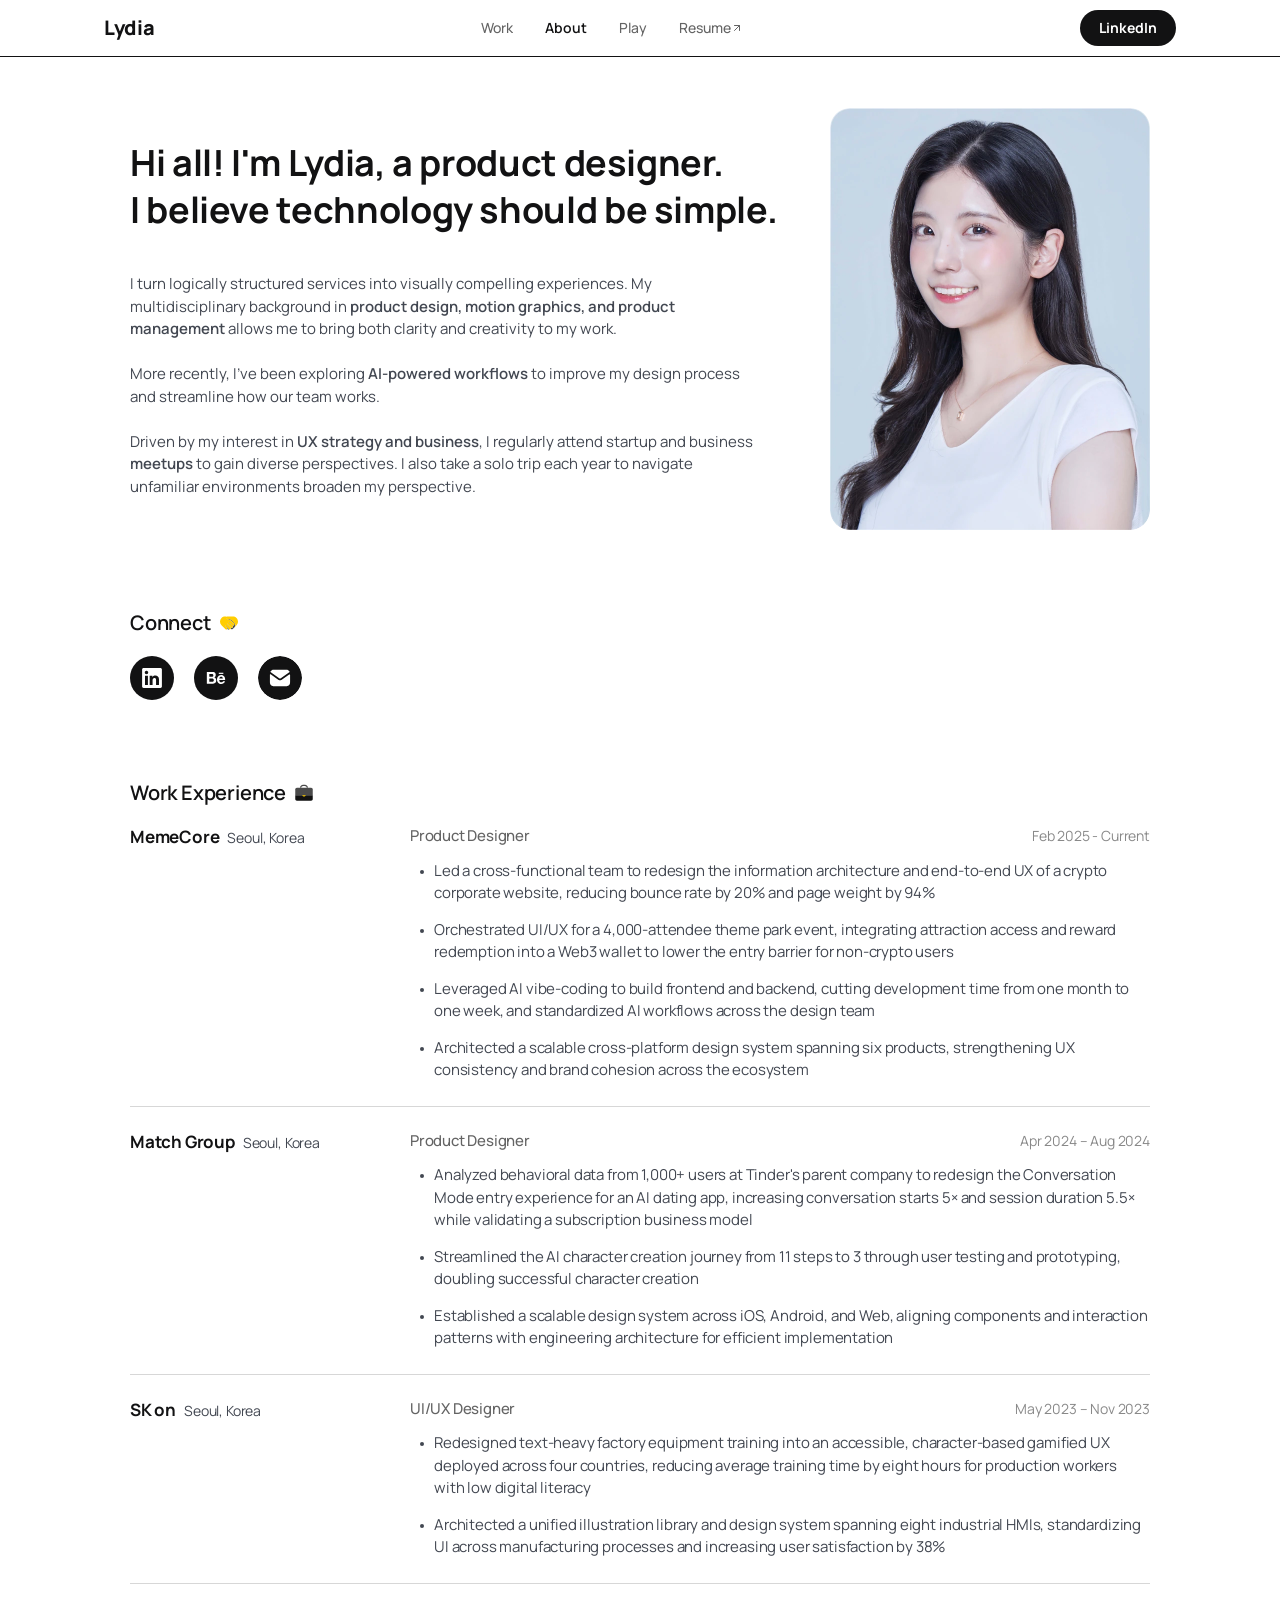
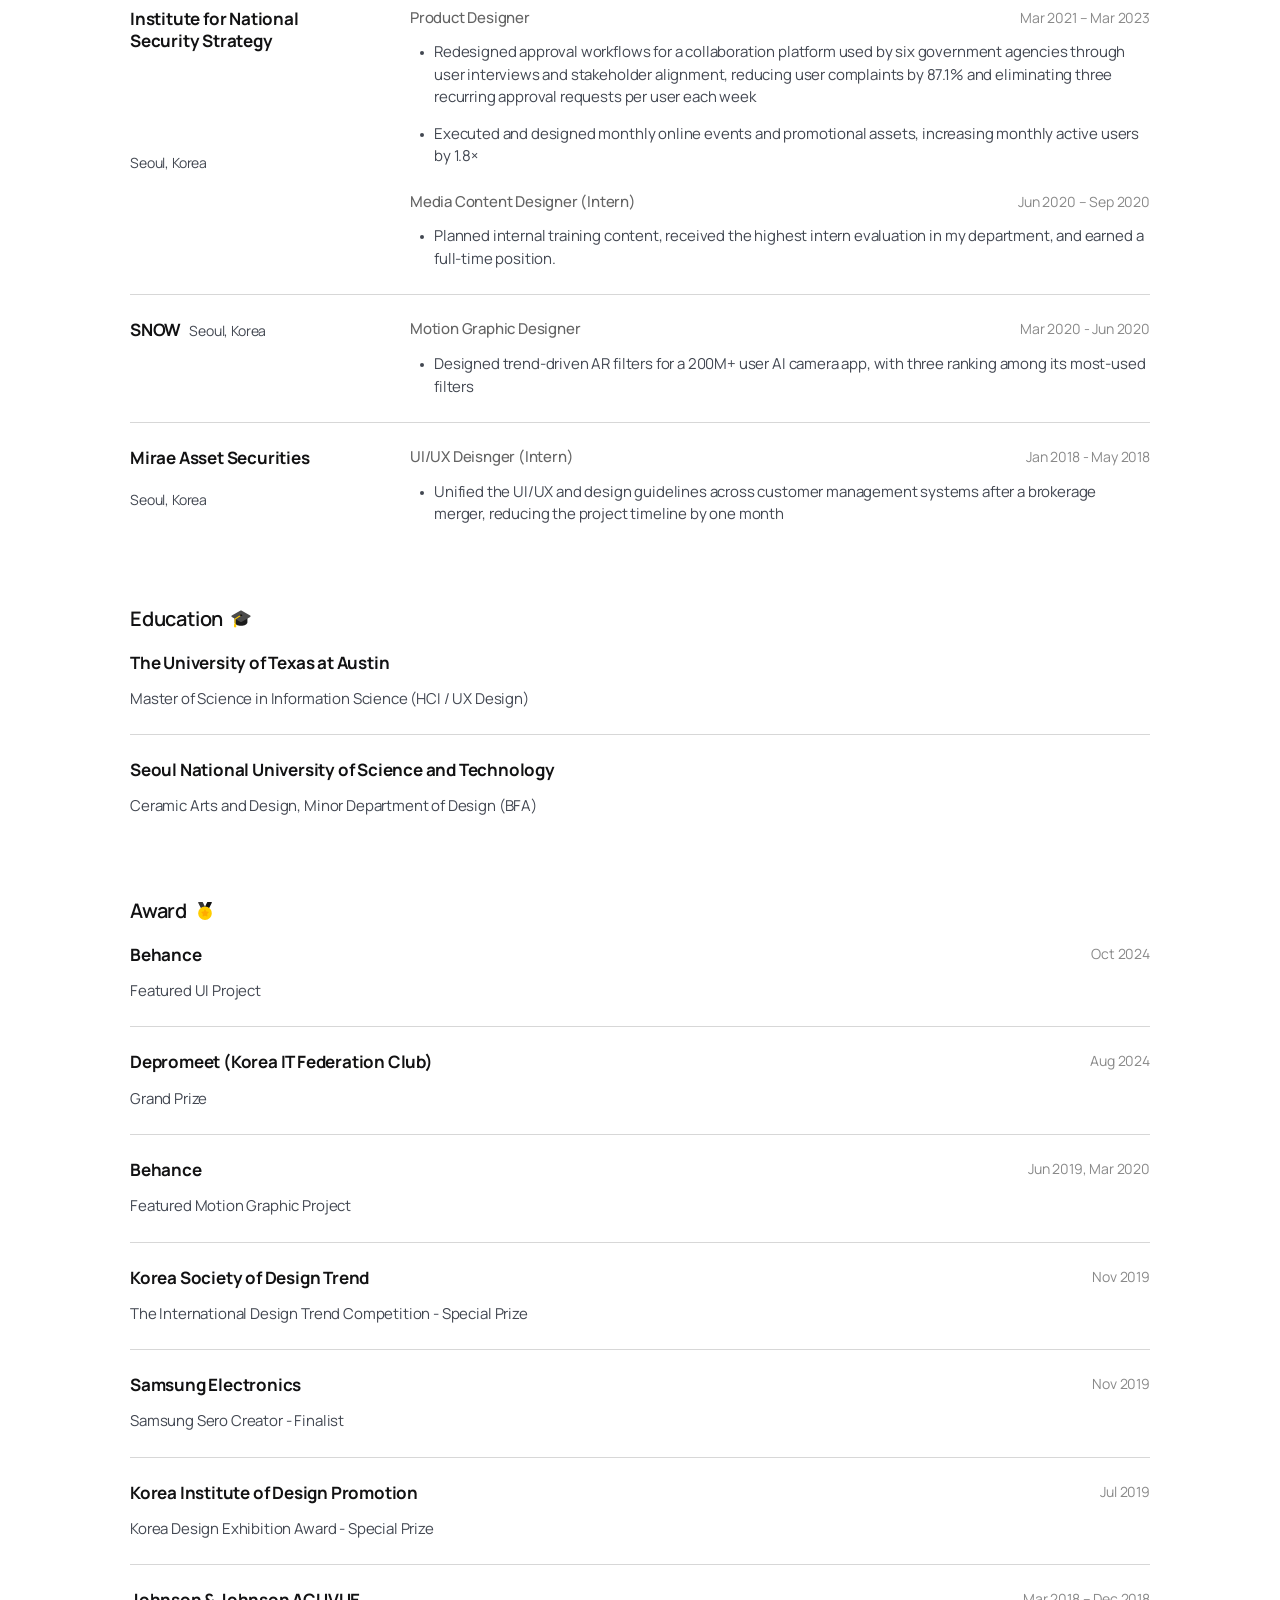
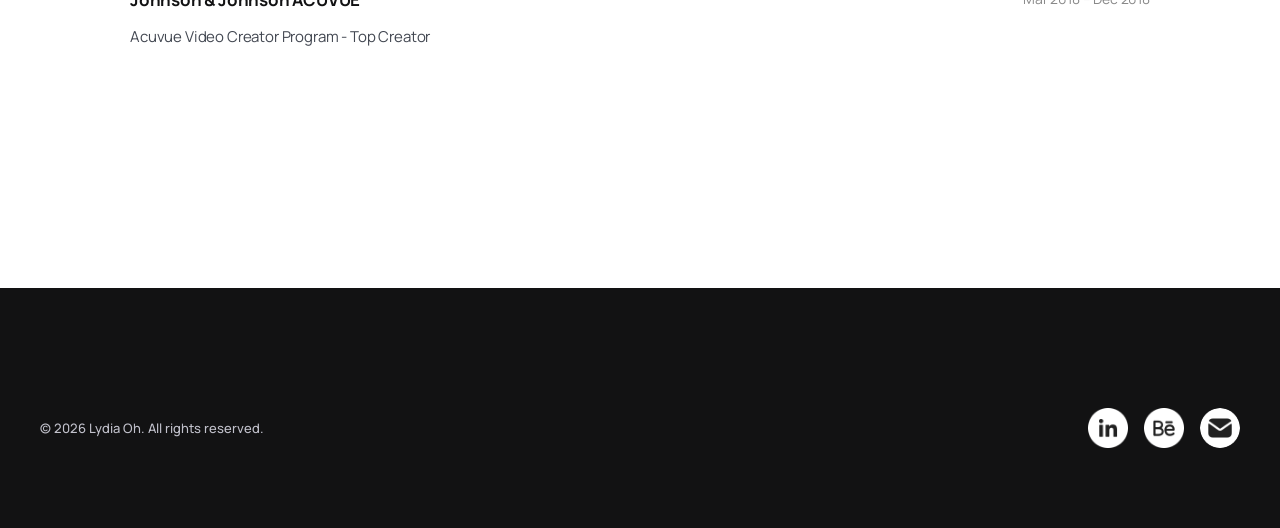
==== commit 78074e1d: "About hero title: "I believe…" starts line 2 and stays on two lines on PC Co-Authored-By: Claude Opu" ====
--- a/about/index.html
+++ b/about/index.html
@@ -70,7 +70,7 @@
   <section class="about-hero" id="about-hero">
     <div class="about-hero__inner">
       <div class="about-hero__text">
-        <h1 class="about-hero__title">Hi all! I'm Lydia, a product designer. I believe technology should be simple.</h1>
+        <h1 class="about-hero__title">Hi all! I'm Lydia, a product designer.<br class="about-hero__br"> I believe technology should be simple.</h1>
         <div class="about-hero__body">
           <p>I turn logically structured services into visually compelling experiences. My multidisciplinary background in <strong>product design, motion graphics, and product management</strong> allows me to bring both clarity and creativity to my work.</p>
           <p>More recently, I've been exploring <strong>AI-powered workflows</strong> to improve my design process and streamline how our team works.</p>
--- a/styles.css
+++ b/styles.css
@@ -1492,17 +1492,16 @@
 .footer__email-btn.copied {
   max-width: 380px;
   padding-right: 16px;
-  background: var(--color-email-pill-bg);
-}
-
-/* Open pill is dark: white icon (same image, inverted), white action, light-gray address */
-.footer__email-btn img { transition: filter 0.32s ease; }
-.footer__email-btn:hover img,
-.footer__email-btn.copied img { filter: invert(1); }
-.footer__email-btn:hover .footer__email-addr,
-.footer__email-btn.copied .footer__email-addr { color: var(--color-footer-text); }
-.footer__email-btn:hover .footer__email-action,
-.footer__email-btn.copied .footer__email-action { color: var(--color-bg); }
+  background: #ffffff;
+}
+
+/* About connect pill opens dark (white page): white action, light-gray address (its icon is already dark) */
+.about-connect__email:hover,
+.about-connect__email.copied { background: var(--color-email-pill-bg); }
+.about-connect__email:hover .footer__email-addr,
+.about-connect__email.copied .footer__email-addr { color: var(--color-footer-text); }
+.about-connect__email:hover .footer__email-action,
+.about-connect__email.copied .footer__email-action { color: var(--color-bg); }
 
 .footer__email-label {
   display: inline-flex;
@@ -1944,10 +1943,10 @@
 .hero__scroll-cue { display: none; }
 .hero { min-height: auto; }
 @media (min-width: 769px) {
-  /* Laptop (1512px) values: top 72, bottom 132, headline 41/700, sub 15. Wider screens scale up in proportion so a PC looks the same */
-  .hero__inner     { padding-top: max(72px, calc(100vw * 72 / 1512)); padding-bottom: max(132px, calc(100vw * 132 / 1512)); }
+  /* Laptop (1512px) values: top 64, bottom 124, headline 44/700, sub 15. Wider screens scale up in proportion so a PC looks the same */
+  .hero__inner     { padding-top: max(64px, calc(100vw * 64 / 1512)); padding-bottom: max(124px, calc(100vw * 124 / 1512)); }
   .hero__copy      { margin-bottom: 0; padding-top: 0; }
-  .hero__headline  { font-size: clamp(24px, calc(100vw * 41 / 1512), 72px); font-weight: 700; margin-bottom: max(24px, calc(100vw * 24 / 1512)); }
+  .hero__headline  { font-size: clamp(24px, calc(100vw * 44 / 1512), 72px); font-weight: 700; margin-bottom: max(24px, calc(100vw * 24 / 1512)); }
   .hero__sub       { font-size: clamp(14px, calc(100vw * 15 / 1512), 28px); }
   #work            { padding-top: max(32px, calc(100vw * 32 / 1512)); }
 }
--- a/about/about.css
+++ b/about/about.css
@@ -447,3 +447,18 @@
   .about-section__inner,
   #about-education .about-section__inner   { gap: 20px; }
 }
+
+/* Work items: company is the anchor (17/700 black), role steps down (15/500 gray),
+   and the location sits on the company's line instead of under it (wraps if the name is long) */
+.about-work-item__role  { font-size: 15px; font-weight: 500; color: var(--color-muted); line-height: 1.3; }
+.about-work-item__left  { flex-direction: row; flex-wrap: wrap; align-items: baseline; column-gap: 8px; row-gap: 4px; }
+
+/* Hero title: "I believe…" starts the second line on PC; phones let it flow.
+   That line is 646px at 36px, 14px wider than the 632px text column, so on PC the title
+   may run 14px into the 68px gap instead of wrapping to a third line (font size unchanged). */
+@media (min-width: 1100px) {
+  .about-hero__title { width: max-content; }
+}
+@media (max-width: 768px) {
+  .about-hero__br { display: none; }
+}
